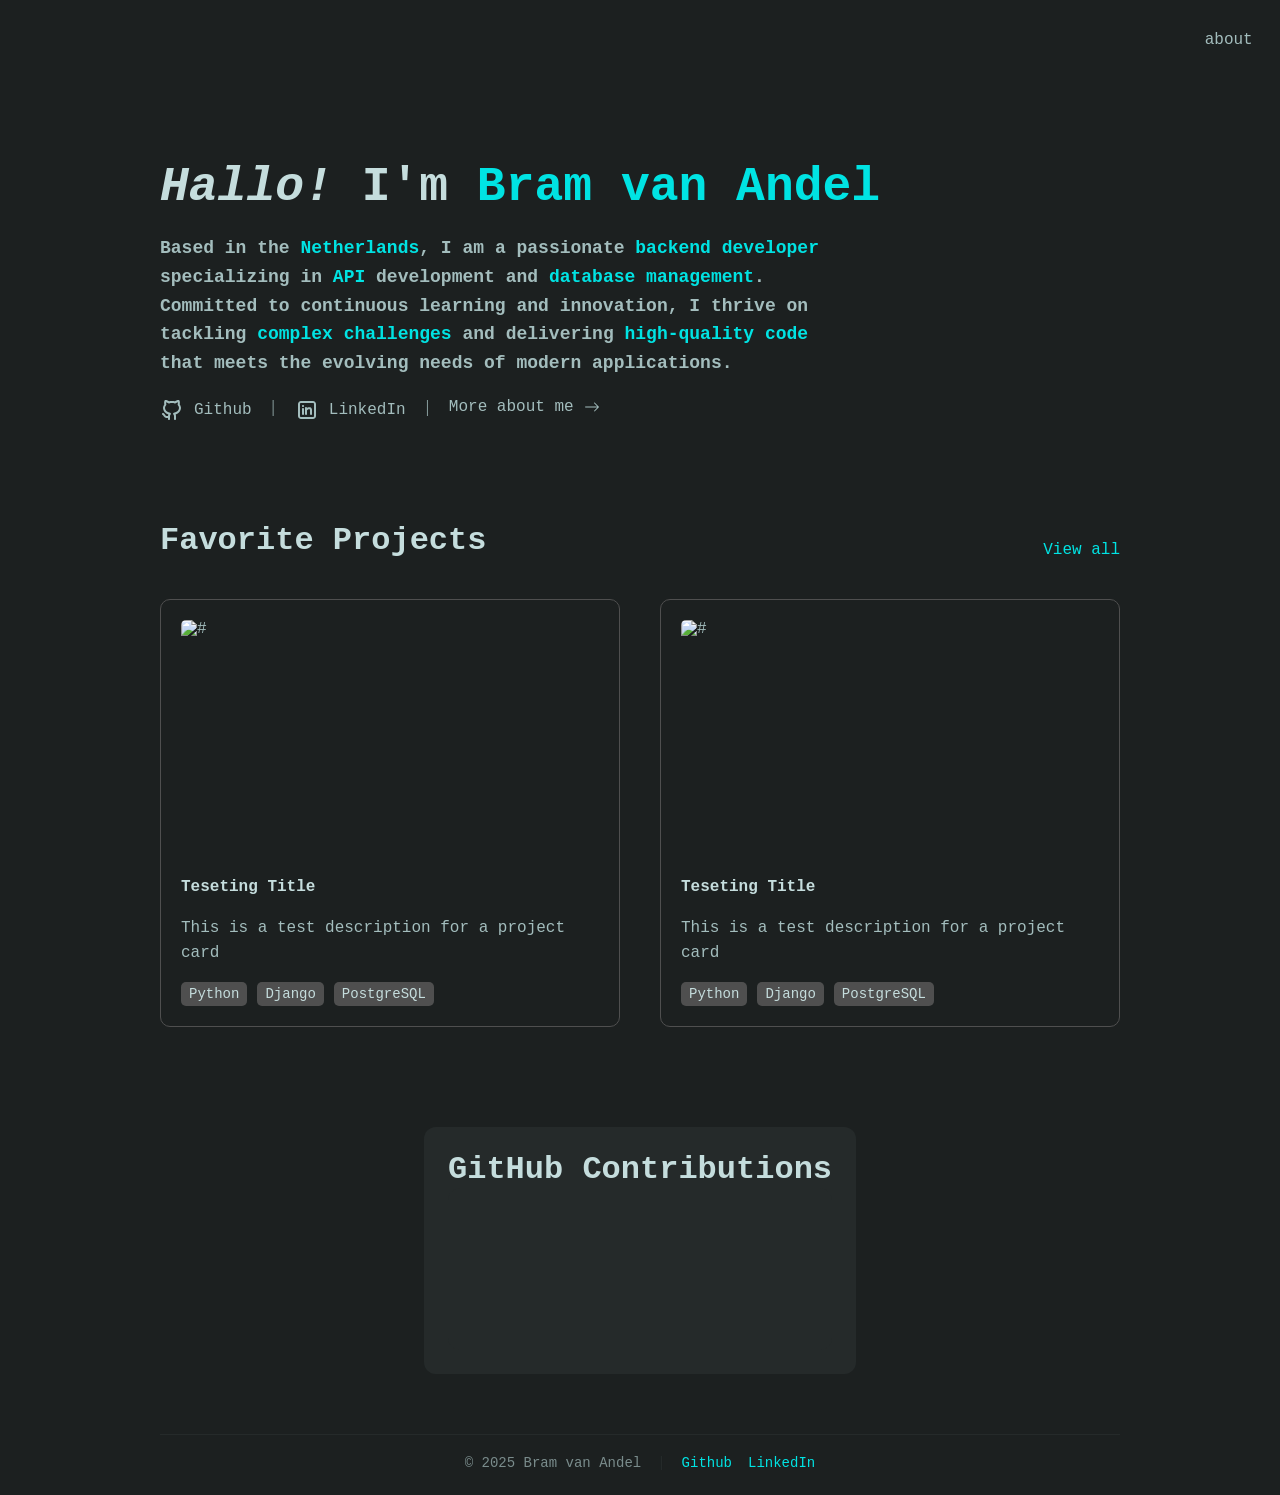
==== index.html @ 4ff30aa4 "Add initial project files including HTML structure, CSS styles, and loading animations - Created ind" ====
<!DOCTYPE html>
<html lang="en">
<head>
    <meta charset="UTF-8">
    <meta name="viewport" content="width=device-width, initial-scale=1.0">
    <title>Bram van Andel</title>
    <link rel="stylesheet" href="styles/style.css">
    <link rel="stylesheet" href="styles/animatie.css">
</head>
<body>
    <!-- <div class="loading-screen">
        <div class="js">
            <svg width="210" height="210" viewBox="0 0 210 210" fill="none" xmlns="http://www.w3.org/2000/svg">
                <g clip-path="url(#clip0_973_77)">
                    <path d="M120.563 152.308L110.553 166.168C120.05 174.638 131.857 178.873 145.973 178.873C156.753 178.617 164.967 175.836 170.613 170.532C176.346 165.142 179.212 158.725 179.212 151.282C179.212 144.009 177.201 138.021 173.18 133.315C169.159 128.609 162.4 124.845 152.903 122.022C145.048 119.634 139.487 117.452 136.22 115.477C132.969 113.423 131.343 110.942 131.343 108.033C131.343 105.389 132.669 103.25 135.322 101.617C137.982 99.9833 141.532 99.1706 145.973 99.1783C149.232 99.1783 152.911 99.82 157.01 101.103C161.117 102.216 164.753 104.012 167.918 106.493L176.902 92.505C169.038 86.1739 158.601 83.0083 145.588 83.0083C136.271 83.0083 128.613 85.4039 122.617 90.195C116.457 94.9783 113.377 100.924 113.377 108.033C113.462 115.562 115.943 121.423 120.82 125.615C125.782 129.815 132.841 133.237 141.995 135.882C149.617 138.269 154.793 140.665 157.523 143.068C158.785 144.143 159.795 145.481 160.483 146.989C161.17 148.497 161.518 150.138 161.502 151.795C161.566 153.312 161.233 154.82 160.538 156.17C159.842 157.52 158.808 158.666 157.535 159.495C154.789 161.377 150.85 162.318 145.717 162.318C137.34 162.396 128.956 159.059 120.563 152.308ZM56.0467 159.752C53.2326 157.972 50.7917 155.662 48.86 152.95L36.7967 162.832C40.3978 168.898 44.8467 173.133 50.1433 175.537C55.1056 177.753 60.795 178.866 67.2117 178.873C70.7117 178.873 74.3478 178.317 78.12 177.205C81.8922 176.093 85.3572 174.211 88.515 171.558C94.0761 167.109 96.985 159.837 97.2417 149.742V84.5483H79.9167V146.405C79.9167 152.316 78.5944 156.466 75.95 158.853C73.29 161.163 69.9494 162.318 65.9283 162.318C62.0783 162.318 58.7844 161.463 56.0467 159.752ZM0 35C0 25.7174 3.68749 16.815 10.2513 10.2513C16.815 3.68749 25.7174 0 35 0H175C184.283 0 193.185 3.68749 199.749 10.2513C206.313 16.815 210 25.7174 210 35V175C210 184.283 206.313 193.185 199.749 199.749C193.185 206.313 184.283 210 175 210H35C25.7174 210 16.815 206.313 10.2513 199.749C3.68749 193.185 0 184.283 0 175V35ZM35 23.3333C31.9058 23.3333 28.9383 24.5625 26.7504 26.7504C24.5625 28.9383 23.3333 31.9058 23.3333 35V175C23.3333 178.094 24.5625 181.062 26.7504 183.25C28.9383 185.438 31.9058 186.667 35 186.667H175C178.094 186.667 181.062 185.438 183.25 183.25C185.438 181.062 186.667 178.094 186.667 175V35C186.667 31.9058 185.438 28.9383 183.25 26.7504C181.062 24.5625 178.094 23.3333 175 23.3333H35Z" fill="black"/>
                </g>
                <defs>
                    <clipPath id="clip0_973_77">
                        <rect width="210" height="210" fill="white"/>
                    </clipPath>
                </defs>
            </svg>

        </div>
        <div class="py">
            <svg width="210" height="210" viewBox="0 0 210 210" fill="none" xmlns="http://www.w3.org/2000/svg">
                <g clip-path="url(#clip0_973_81)">
                    <mask id="mask0_973_81" style="mask-type:luminance" maskUnits="userSpaceOnUse" x="0" y="0" width="210" height="210">
                        <path d="M0 0H210V210H0V0Z" fill="white"/>
                    </mask>
                    <g mask="url(#mask0_973_81)">
                        <path d="M104.247 0C50.925 0 54.25 23.24 54.25 23.24L54.3112 47.32H105.184V54.5475H34.125C34.125 54.5475 0 50.6538 0 104.729C0 158.804 29.7763 156.879 29.7763 156.879H47.5388V131.793C47.5388 131.793 46.585 101.868 76.8512 101.868H127.304C127.304 101.868 155.654 102.323 155.654 74.3225V28.0175C155.654 28.0175 159.959 0 104.247 0ZM76.195 16.1875C81.2525 16.1875 85.3475 20.3 85.3475 25.3925C85.3475 30.4762 81.2525 34.5888 76.195 34.5888C71.1375 34.5888 67.0425 30.4762 67.0425 25.3925C67.0425 20.3 71.1288 16.1875 76.195 16.1875Z" fill="black"/>
                        <path d="M105.761 210C159.066 210 155.741 186.76 155.741 186.76L155.68 162.68H104.807V155.453H175.884C175.884 155.453 210.009 159.346 210.009 105.271C210.009 51.1963 180.224 53.1213 180.224 53.1213H162.461V78.2075C162.461 78.2075 163.415 108.132 133.149 108.132H82.705C82.705 108.132 54.355 107.677 54.355 135.677V181.983C54.355 181.983 50.05 210 105.761 210ZM133.814 193.812C128.747 193.812 124.661 189.7 124.661 184.607C124.661 179.524 128.747 175.411 133.814 175.411C138.871 175.411 142.966 179.524 142.966 184.607C142.966 189.7 138.871 193.812 133.814 193.812Z" fill="black"/>
                    </g>
                </g>
                <defs>
                    <clipPath id="clip0_973_81">
                        <rect width="210" height="210" fill="white"/>
                    </clipPath>
                </defs>
            </svg>
        </div>
        <div class="html">
            <svg width="210" height="210" viewBox="0 0 210 210" fill="none" xmlns="http://www.w3.org/2000/svg">
                <g clip-path="url(#clip0_973_91)">
                    <mask id="mask0_973_91" style="mask-type:luminance" maskUnits="userSpaceOnUse" x="0" y="0" width="210" height="210">
                        <path d="M0 0H210V210H0V0Z" fill="white"/>
                    </mask>
                    <g mask="url(#mask0_973_91)">
                        <path d="M44.45 0H53.9175V9.35375H62.58V0H72.0475V28.315H62.58V18.8388H53.9175V28.315H44.4587L44.45 0ZM84.49 9.38875H76.16V0H102.296V9.38875H93.9575V28.315H84.49V9.38875ZM106.444 0H116.314L122.386 9.94875L128.45 0H138.32V28.315H128.896V14.28L122.386 24.3512H122.22L115.701 14.2888V28.315H106.444V0ZM143.027 0H152.504V18.9613H165.804V28.3237H143.027V0Z" fill="black"/>
                        <path fill-rule="evenodd" clip-rule="evenodd" d="M44.1525 193.13L26.25 41.2737H183.75L165.839 193.112L104.912 210L44.1525 193.13ZM80.3512 110.005L78.6538 90.93H149.923L151.585 72.31H58.31L63.3325 128.634H127.881L125.72 152.784L104.948 158.401H104.93L84.1925 152.801L82.8625 137.952H64.155L66.7625 167.195L104.912 177.782L143.124 167.195L147.779 115.01L148.234 110.014L80.3512 110.005Z" fill="black"/>
                    </g>
                </g>
                <defs>
                    <clipPath id="clip0_973_91">
                        <rect width="210" height="210" fill="white"/>
                    </clipPath>
                </defs>
            </svg>
        </div>
        <div class="css">
            <svg width="210" height="210" viewBox="0 0 210 210" fill="none" xmlns="http://www.w3.org/2000/svg">
                <path d="M65.6425 0H88.2V9.4325H75.075V18.865H88.2V28.2975H65.6425V0ZM92.7062 0H115.272V8.2075H102.147V9.84375H115.272V28.7087H92.7062V20.0987H105.831V18.4537H92.7062V0ZM119.787 0H142.336V8.2075H129.211V9.84375H142.336V28.7087H119.787V20.0987H132.912V18.4537H119.787V0Z" fill="black"/>
                <path fill-rule="evenodd" clip-rule="evenodd" d="M104.921 210L44.1612 193.13L26.25 41.2737H183.75L165.848 193.112L104.921 210ZM61.6612 110.014L63.3325 128.634H127.881L125.72 152.784L104.948 158.401H104.93L84.1925 152.801L82.8625 137.952H64.1638L66.7713 167.195L104.921 177.782L143.132 167.195L147.787 115.01L148.242 110.014L151.603 72.31H58.31L60.0075 90.9387H131.198L129.5 110.014H61.6612Z" fill="black"/>
            </svg>
        </div>
    </div> -->
    <nav>
        <a href="/index.html">BvA</a>
        <div>
            <a href="#">about</a>
            <a href="#">projects</a>
        </div>
    </nav>
    
    <main>
        <header>
            <h1><span class="italic">Hallo!</span> I'm <span class="highlight">Bram van Andel</span></h1>
            <h3>
            Based in the <span class="highlight">Netherlands</span>, I am a passionate <span class="highlight">backend developer</span>  specializing in <span class="highlight">API</span> development and <span class="highlight">database management</span>. Committed to continuous learning and innovation, I thrive on tackling <span class="highlight">complex challenges</span> and delivering <span class="highlight">high-quality code</span> that meets the evolving needs of modern applications.
            </h3>
            <div class="socials">
                <a href="https://github.com/BramvAndel" target="_blank" rel="noopener noreferrer">
                    <svg width="24" height="24" viewBox="0 0 24 24" xmlns="http://www.w3.org/2000/svg">
                        <path d="M6.31499 6.17599C6.06499 5.53799 6.07499 4.80899 6.18599 4.14199C6.94994 4.37155 7.66755 4.73374 8.30598 5.21199C8.58598 5.42599 8.95299 5.49499 9.29499 5.39199C10.1724 5.12881 11.0839 4.99672 12 4.99999C12.961 4.99999 13.874 5.13999 14.703 5.39099C15.045 5.49499 15.412 5.42499 15.691 5.21099C16.3291 4.73284 17.0464 4.37066 17.81 4.14099C17.921 4.80799 17.93 5.53699 17.682 6.17399C17.532 6.55799 17.607 6.99999 17.89 7.31399C18.614 8.11699 19 9.03999 19 9.99999C19 12.114 17.03 14.187 13.866 14.818C13.074 14.976 12.765 15.973 13.371 16.544C13.76 16.91 14 17.426 14 18V21C14 21.2652 14.1053 21.5196 14.2929 21.7071C14.4804 21.8946 14.7348 22 15 22C15.2652 22 15.5196 21.8946 15.7071 21.7071C15.8946 21.5196 16 21.2652 16 21V18C16 17.43 15.88 16.888 15.666 16.397C18.683 15.35 21 12.993 21 9.99999C21 8.65299 20.516 7.41499 19.713 6.37799C19.923 5.55799 19.904 4.73199 19.824 4.09799C19.753 3.52999 19.654 2.78599 19.254 2.34199C18.659 1.68299 17.674 2.07099 16.974 2.30999C16.2227 2.56321 15.5082 2.91458 14.849 3.35499C13.9181 3.11707 12.9608 2.99779 12 2.99999C11.006 2.99999 10.047 3.12499 9.14899 3.35599C8.48977 2.91558 7.77525 2.56421 7.02399 2.31099C6.32399 2.07099 5.33799 1.68299 4.74299 2.34199C4.33499 2.79399 4.24999 3.47899 4.17699 4.06099L4.17199 4.09899C4.09199 4.73399 4.07399 5.56099 4.28399 6.38199C3.48399 7.41799 2.99999 8.65399 2.99999 9.99999C2.99999 12.992 5.31698 15.35 8.33398 16.397C8.11599 16.8964 8.00233 17.4351 7.99999 17.98L7.83198 18.014C7.11498 18.113 6.65599 18.024 6.34399 17.892C5.58399 17.57 5.19199 16.759 4.71399 16.139C4.41599 15.754 3.98199 15.273 3.31599 15.051C3.19136 15.0095 3.05978 14.9929 2.92876 15.0023C2.79775 15.0117 2.66985 15.0467 2.55239 15.1055C2.31515 15.2242 2.13479 15.4323 2.05099 15.684C1.96718 15.9357 1.98678 16.2104 2.1055 16.4476C2.22421 16.6848 2.43229 16.8652 2.68399 16.949C3.24199 17.135 3.62799 18.091 3.98199 18.515C4.35499 18.963 4.85098 19.431 5.56199 19.733C6.24398 20.023 7.04499 20.126 7.99999 20.009V21C7.99999 21.2652 8.10534 21.5196 8.29288 21.7071C8.48042 21.8946 8.73477 22 8.99999 22C9.2652 22 9.51956 21.8946 9.70709 21.7071C9.89463 21.5196 9.99998 21.2652 9.99998 21V18C9.99998 17.426 10.24 16.91 10.629 16.544C11.236 15.972 10.926 14.976 10.134 14.818C6.96898 14.187 4.99999 12.114 4.99999 9.99999C4.99999 9.04199 5.38499 8.11899 6.10799 7.31599C6.39099 7.00199 6.46499 6.55999 6.31499 6.17599Z"/>
                    </svg>
                    <span>Github</span>
                </a>
                <span class="deco-line">|</span>
                <a href="#" target="_blank" rel="noopener noreferrer">
                    <svg width="24" height="24" viewBox="0 0 24 24" xmlns="http://www.w3.org/2000/svg">
                        <path d="M18 3C18.7956 3 19.5587 3.31607 20.1213 3.87868C20.6839 4.44129 21 5.20435 21 6V18C21 18.7956 20.6839 19.5587 20.1213 20.1213C19.5587 20.6839 18.7956 21 18 21H6C5.20435 21 4.44129 20.6839 3.87868 20.1213C3.31607 19.5587 3 18.7956 3 18V6C3 5.20435 3.31607 4.44129 3.87868 3.87868C4.44129 3.31607 5.20435 3 6 3H18ZM18 5H6C5.73478 5 5.48043 5.10536 5.29289 5.29289C5.10536 5.48043 5 5.73478 5 6V18C5 18.2652 5.10536 18.5196 5.29289 18.7071C5.48043 18.8946 5.73478 19 6 19H18C18.2652 19 18.5196 18.8946 18.7071 18.7071C18.8946 18.5196 19 18.2652 19 18V6C19 5.73478 18.8946 5.48043 18.7071 5.29289C18.5196 5.10536 18.2652 5 18 5ZM8 10C8.24493 10 8.48134 10.09 8.66437 10.2527C8.84741 10.4155 8.96434 10.6397 8.993 10.883L9 11V16C8.99972 16.2549 8.90212 16.5 8.72715 16.6854C8.55218 16.8707 8.31305 16.9822 8.05861 16.9972C7.80416 17.0121 7.55362 16.9293 7.35817 16.7657C7.16271 16.6021 7.0371 16.3701 7.007 16.117L7 16V11C7 10.7348 7.10536 10.4804 7.29289 10.2929C7.48043 10.1054 7.73478 10 8 10ZM11 9C11.2342 8.99996 11.461 9.08213 11.6408 9.23216C11.8206 9.3822 11.9421 9.59059 11.984 9.821C12.1854 9.70468 12.3934 9.60017 12.607 9.508C13.274 9.223 14.273 9.066 15.175 9.349C15.648 9.499 16.123 9.779 16.475 10.256C16.79 10.681 16.96 11.198 16.994 11.779L17 12V16C16.9997 16.2549 16.9021 16.5 16.7272 16.6854C16.5522 16.8707 16.313 16.9822 16.0586 16.9972C15.8042 17.0121 15.5536 16.9293 15.3582 16.7657C15.1627 16.6021 15.0371 16.3701 15.007 16.117L15 16V12C15 11.67 14.92 11.516 14.868 11.445C14.7933 11.3523 14.6904 11.2863 14.575 11.257C14.227 11.147 13.726 11.205 13.393 11.347C12.893 11.561 12.435 11.897 12.123 12.208L12 12.34V16C11.9997 16.2549 11.9021 16.5 11.7272 16.6854C11.5522 16.8707 11.313 16.9822 11.0586 16.9972C10.8042 17.0121 10.5536 16.9293 10.3582 16.7657C10.1627 16.6021 10.0371 16.3701 10.007 16.117L10 16V10C10 9.73478 10.1054 9.48043 10.2929 9.29289C10.4804 9.10536 10.7348 9 11 9ZM8 7C8.26522 7 8.51957 7.10536 8.70711 7.29289C8.89464 7.48043 9 7.73478 9 8C9 8.26522 8.89464 8.51957 8.70711 8.70711C8.51957 8.89464 8.26522 9 8 9C7.73478 9 7.48043 8.89464 7.29289 8.70711C7.10536 8.51957 7 8.26522 7 8C7 7.73478 7.10536 7.48043 7.29289 7.29289C7.48043 7.10536 7.73478 7 8 7Z"/>
                    </svg>
                    <span>LinkedIn</span>
                </a>
                <span class="deco-line">|</span>
                <a href="about.html">
                    <span>More about me</span>
                    <svg width="16" height="16" viewBox="0 0 16 16" xmlns="http://www.w3.org/2000/svg">
                        <path fill-rule="evenodd" clip-rule="evenodd" d="M0.999961 7.99999C0.999961 8.1326 1.05264 8.25978 1.14641 8.35354C1.24018 8.44731 1.36735 8.49999 1.49996 8.49999L13.293 8.49999L10.146 11.646C10.0521 11.7399 9.99933 11.8672 9.99933 12C9.99933 12.1328 10.0521 12.2601 10.146 12.354C10.2398 12.4479 10.3672 12.5006 10.5 12.5006C10.6327 12.5006 10.7601 12.4479 10.854 12.354L14.854 8.35399C14.9005 8.30755 14.9375 8.25237 14.9627 8.19162C14.9879 8.13088 15.0009 8.06576 15.0009 7.99999C15.0009 7.93422 14.9879 7.8691 14.9627 7.80836C14.9375 7.74761 14.9005 7.69244 14.854 7.64599L10.854 3.64599C10.8075 3.5995 10.7523 3.56263 10.6915 3.53747C10.6308 3.51231 10.5657 3.49936 10.5 3.49936C10.3672 3.49936 10.2398 3.5521 10.146 3.64599C10.0521 3.73988 9.99933 3.86722 9.99933 3.99999C9.99933 4.13277 10.0521 4.2601 10.146 4.35399L13.293 7.49999L1.49996 7.49999C1.36735 7.49999 1.24018 7.55267 1.14641 7.64644C1.05264 7.74021 0.999961 7.86738 0.999961 7.99999Z"/>
                    </svg>

                </a>
            </div>
        </header>

    
        <section class="favProjects">
            <div class="favP-header">
                <h2>Favorite Projects</h2>
                <a href="#">
                    <span>View all</span>
                </a>
            </div>
            <div class="favP-grid">
                <a href="#" class="favP-card">
                    <img src="#" alt="#">
                    <h3>Teseting Title</h3>
                    <p>This is a test description for a project card</p>
                    <div class="favP-card-techStack">
                        <span>Python</span>
                        <span>Django</span>
                        <span>PostgreSQL</span>
                    </div>
                </a>
                <a href="#" class="favP-card">
                    <img src="#" alt="#">
                    <h3>Teseting Title</h3>
                    <p>This is a test description for a project card</p>
                    <div class="favP-card-techStack">
                        <span>Python</span>
                        <span>Django</span>
                        <span>PostgreSQL</span>
                    </div>
                </a>
            </div>
        </section>
        <section class="skills">
        </section>
        <section class="git-contributions">
            <div>
                <h2>GitHub Contributions</h2>
                <div class="contrib-tile">
                    <div id="mini-calendar"></div>
                </div>
            </div>
        </section>
        
        <footer class="site-footer">
            <span>&copy; 2025 Bram van Andel</span>
            <span class="footer-sep">|</span>
            <a href="https://github.com/BramvAndel" target="_blank" rel="noopener noreferrer">Github</a>
            <a href="https://www.linkedin.com/in/bram-van-andel-8a43272b0/" target="_blank" rel="noopener noreferrer">LinkedIn</a>
        </footer>
    </main>


    <script>
        const username = "BramvAndel";
        const apiURL = `https://github-contributions-api.jogruber.de/v4/${username}?y=last`;
        const NUMBER_OF_WEEKS = 24;  // change this to whatever you want


        fetch(apiURL)
        .then(res => res.json())
        .then(data => {
            const cal = document.getElementById("mini-calendar");

            const DAYS = NUMBER_OF_WEEKS * 7;
            const sliced = data.contributions.slice(-DAYS);
            document.documentElement.style.setProperty("--WEEKS", NUMBER_OF_WEEKS);


            // convert to GitHub-style columns of 7 days
            let weeks = [];
            let week = [];

            sliced.forEach(day => {
                week.push(day);
                if (week.length === 7) {
                    weeks.push(week);
                    week = [];
                }
            });

            for (let dayIndex = 0; dayIndex < 7; dayIndex++) {
            for (let weekIndex = 0; weekIndex < weeks.length; weekIndex++) {

                const day = weeks[weekIndex][dayIndex];
                const div = document.createElement("div");

                div.classList.add("mini-day");
                if (day.level > 0) div.classList.add(`mini-level-${day.level}`);

                div.title = `${day.date}: ${day.count} contributions`;

                cal.appendChild(div);
            }
            }
        });
    </script>
</body>
</html>
---- styles/style.css ----
/* Footer */
.site-footer {
    width: 100%;
    max-width: 1440px;
    margin: 60px auto 20px auto;
    padding: 20px 0 0 0;
    display: flex;
    justify-content: center;
    align-items: center;
    gap: 16px;
    font-family: var(--font-jetbrains-mono);
    font-size: 14px;
    color: var(--sub-text-color-dark);
    border-top: 1px solid var(--light-bg-color-dark);
}
.site-footer a {
    color: var(--accent-color-dark);
    transition: color var(--social-color-transition-duration);
}
.site-footer a:hover {
    color: var(--h1-color-dark);
}
.footer-sep {
    color: var(--light-bg-color-dark);
}
:root {
    /* Fonts */
    --font-jetbrains-mono: 'JetBrains Mono', monospace;

    /* Colors - Dark Theme */
    --bg-color-dark: #1C2020;
    --light-bg-color-dark: #252a2a;
    --h1-color-dark: #C5DDDD;
    --text-color-dark: #A3BDBD;
    --sub-text-color-dark: #7A8C8C;
    --dark-text-color-dark: #5C6E6E;
    --accent-color-dark: #00e3e3;
    --selecttion-color-dark: #02b3b3;

    /* Colors - Light Theme */
    --bg-color-light: #F5F5F5;
    --h1-color-light: #333333;
    --text-color-light: #4F4F4F;
    --sub-text-color-light: #6B6B6B;
    --accent-color-light: #007B7B;

    /* Font Sizes */
    --h1-font-size: 48px;
    --h2-font-size: 32px;
    --h3-font-size: 18px;
    --text-font-size: 16px;

    --social-color-transition-duration: 0.5s;

    --relaxed-line-height: 1.6;
}

*, *::after, *::before {
    margin: 0;
    padding: 0;
    box-sizing: border-box;
}


a {
    text-decoration: none;
    font-family: var(--font-jetbrains-mono);
    color: var(--text-color-dark);
}

body {
    width: 100%;
    /* height: 100vh; */
    display: flex;
    justify-content: center;
    /* background-image: url('background-texture.png'); */
    background-color: var(--bg-color-dark);
}

h1 {
    font-size: var(--h1-font-size);
    color: var(--text-color-dark);
    font-family: var(--font-jetbrains-mono);
}

h2 {
    font-size: var(--h2-font-size);
    color: var(--h1-color-dark);
    font-family: var(--font-jetbrains-mono);
}

h3 {
    font-size: var(--h3-font-size);
    color: var(--text-color-dark);
    font-family: var(--font-jetbrains-mono);
    line-height: var(--relaxed-line-height);
}

p {
    font-size: var(--text-font-size);
    color: var(--text-color-dark);
    font-family: var(--font-jetbrains-mono);
    line-height: var(--relaxed-line-height);
}

.highlight {
    color: var(--accent-color-dark);
}

.italic {
    font-style: italic;
}

::selection {
    background: var(--selecttion-color-dark);
    color: var(--accent-color-dark);
}

::-moz-selection {
    background: var(--selecttion-color-dark);
    color: var(--accent-color-dark);
}

main {
    /* background-color: red; */
    width: 1440px;
    height: 100%;
    padding: 0 160px;

}

nav {
    position: fixed;
    width: 1440px;
    height: 80px;
    display: flex;
    justify-content: space-between;
    align-items: center;
    font-family: var(--font-jetbrains-mono);
    font-size: var(--text-font-size);
    color: var(--h1-color-dark);
    font-weight: 500;
}

nav div {
    display: flex;
    gap: 30px;
}

header {
    margin-top: 160px;
    margin-bottom: 50px;
}

/* Header */
header h1 {
    font-family: var(--font-jetbrains-mono);
    color: var(--h1-color-dark);
    font-size: var(--h1-font-size);
}

header h3 {
    margin-top: 20px;
    max-width: 700px;
}


/* Social Link Bar */
.socials {
    display: flex;
    gap: 20px;
    width: 100%;
    margin-top: 20px;
}

.socials a {
    font-size: 24px;
    color: var(--text-color-dark);
    height: 30px;
    font-size: var(--text-font-size);
    display: flex;
    gap: 10px;
    align-items: center;
    width: fit-content;
    height: fit-content;
}

.socials a span {
    transition: color var(--social-color-transition-duration);
}

.socials a svg {
    fill: var(--text-color-dark);
    transition: fill var(--social-color-transition-duration);
    height: 100%;
}

.socials a:hover svg {
    fill: var(--accent-color-dark);
}

.socials a:hover span{
    color: var(--accent-color-dark);
}

.deco-line {
    color: var(--text-color-dark);
}

section {
    margin-top: 100px;

}

.favP-header {
    display: flex;
    justify-content: space-between;
    align-items: center;
}

.favP-header a {
    font-size: var(--text-font-size);
    color: var(--accent-color-dark);
    transition: all var(--social-color-transition-duration);
    display: flex;
    align-items: center;
    gap: 10px;
}

.favP-header a:hover {
    background-color: var(--selecttion-color-dark);
    color: var(--bg-color-dark);
}

.favProjects h2 {
    margin-bottom: 20px;
    color: var(--h1-color-dark);
}
.favP-grid {
    display: grid;
    grid-template-columns: repeat(2, 1fr);
    gap: 40px;
    margin-top: 20px;
}

.favP-card {
    background-color: var(--bg-color-dark);
    border: 1px solid var(--text-color-light);
    border-radius: 10px;
    padding: 20px;
    display: flex;
    flex-direction: column;
    gap: 15px;
    transition: all var(--social-color-transition-duration);
}

.favP-card img {
    width: 100%;
    border-radius: 5px;
    height: 240px;
}

.favP-card:hover {
    border: 1px solid var(--accent-color-dark);
}

.favP-card h3 {
    color: var(--h1-color-dark);
    font-weight: bold;
    font-size: var(--text-font-size);
}

.favP-card-techStack {
    display: flex;
    gap: 10px;
    font-family: var(--font-jetbrains-mono);
    font-size: 14px;
}

.favP-card-techStack span {
    background-color: var(--text-color-light);
    padding: 4px 8px;
    border-radius: 5px;
    color: var(--h1-color-dark);
}

.git-contributions {
    width: fit-content;              /* shrink to content */
    padding: 24px;
    background-color: var(--light-bg-color-dark);
    border-radius: 12px;
    margin: 50px auto;               /* center it */
    display: flex;
    flex-direction: column;
    align-items: center;
    gap: 12px;
}

/* Contribution Tile */
.contrib-tile {
    width: 100%;
    max-width: 420px;   /* controls the tile width */
    padding: 20px;
    border-radius: 12px;
    background-color: var(--light-bg-color-dark);
    display: flex;
    justify-content: center;
    align-items: center;
}

/* Mini GitHub Grid */
#mini-calendar {
    display: grid;
    grid-template-columns: repeat(var(--WEEKS), 14px); /* columns = weeks */
    grid-template-rows: repeat(7, 14px);               /* rows = 7 days */
    gap: 4px;
}

.mini-day {
    width: 14px;
    height: 14px;
    border-radius: 3px;
    background-color: #636e6e; /* empty */
}

/* activity colors */
.mini-level-1 { background-color: rgba(0, 227, 227, 0.25); }
.mini-level-2 { background-color: rgba(0, 227, 227, 0.45); }
.mini-level-3 { background-color: rgba(0, 227, 227, 0.65); }
.mini-level-4 { background-color: rgba(0, 227, 227, 1); }
---- styles/animatie.css ----
* {
    margin: 0;
    padding: 0;
    box-sizing: border-box;
}

.loading-screen {
    display: flex;
    height: 100vh;
    overflow: hidden;
    position: fixed;
    width: 100vw;
    z-index: 10;

}

.loading-screen div {
    flex: 1;
    display: flex;
    justify-content: center;
    align-items: center;
}

.js {
    background-color: #F0DB4F;
    animation: moveDown 2s ;
}

.py {
    background-color: #4B8BBE;
    animation: moveUp 2s ;
}

.html {
    background-color: #E34F26;
    animation: moveDown 2s ;
}

.css {
    background-color: #1572B6;
    animation: moveUp 2s ;
}

/* move down animation */
@keyframes moveDown {
    0% {
        transform: translateY(0);
    }
    100% {
        transform: translateY(-100vh);
    }
}

@keyframes moveUp {
    0% {
        transform: translateY(0);
    }
    100% {
        transform: translateY(100vh);
    }
}

/* Ensure the element stays at the end position after animation */
.js,
.html {
    animation-fill-mode: forwards;
    animation-delay: 0.5s;

}

.py,
.css {
    animation-fill-mode: forwards;
    animation-delay: 0.5s;

}
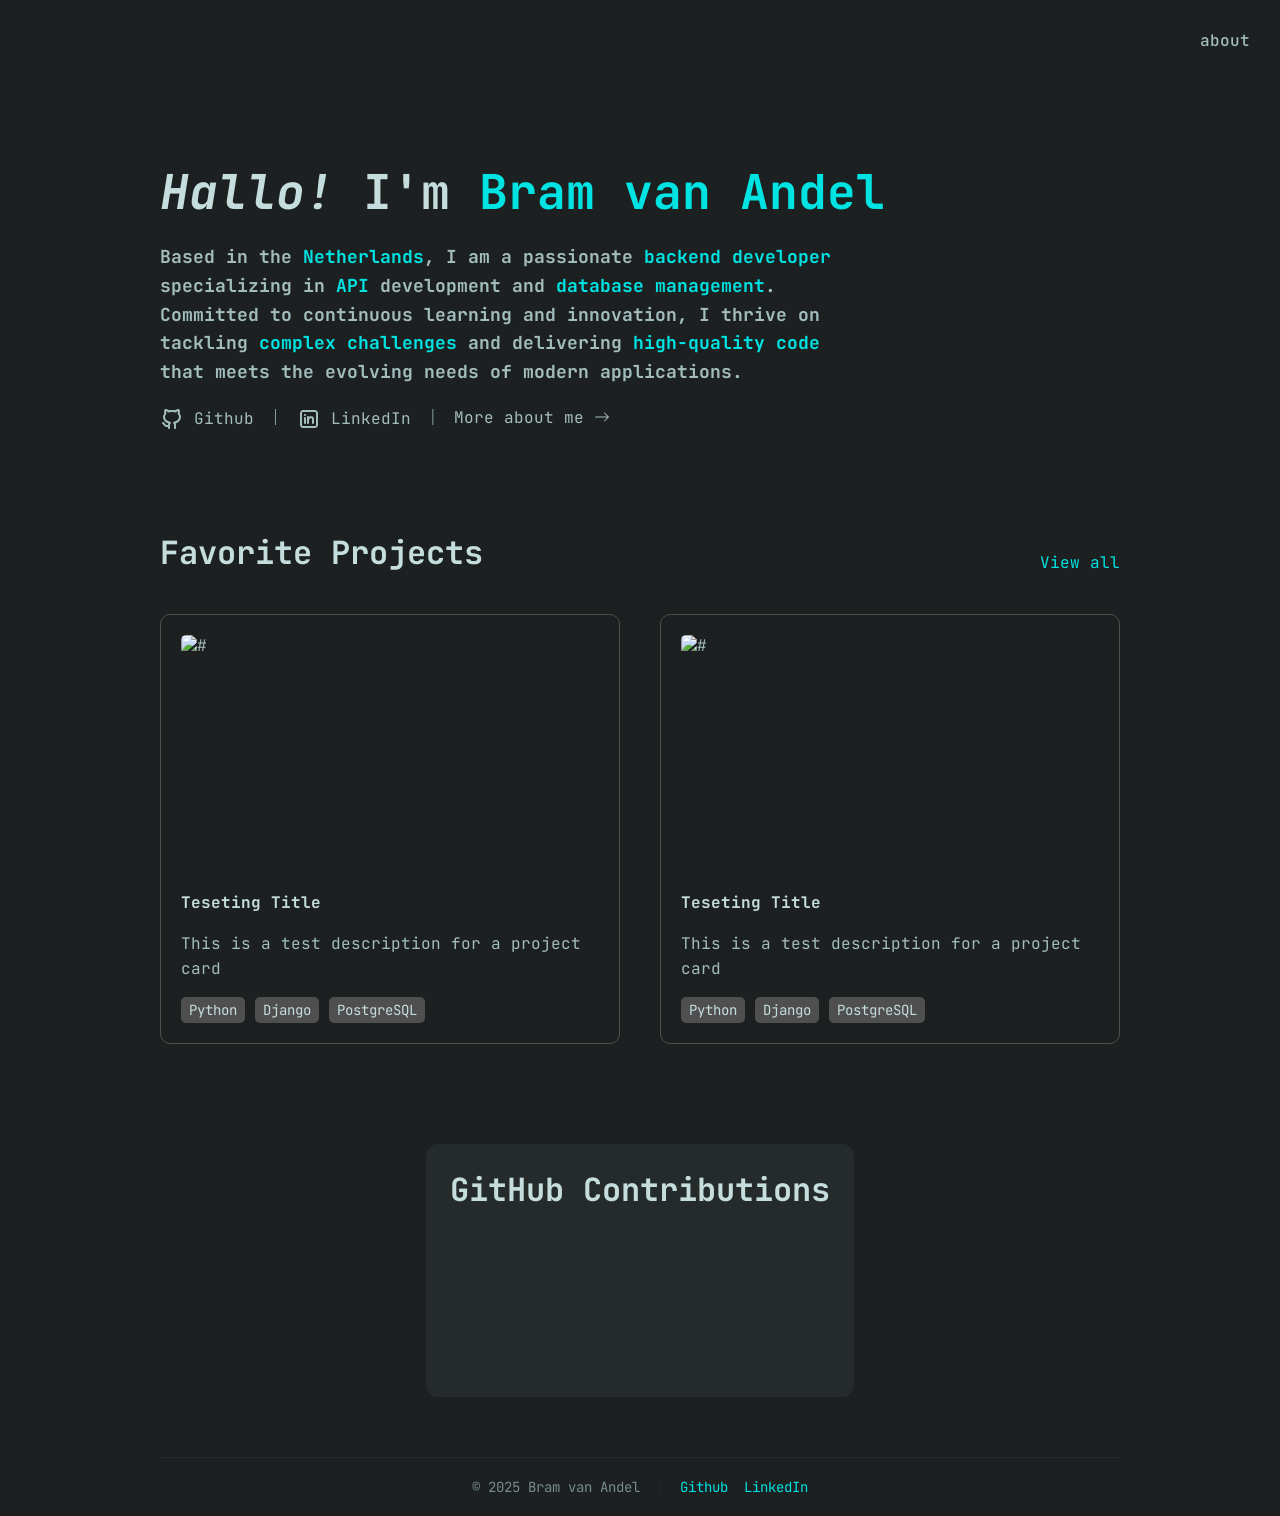
==== commit f6a51498: "Refactor loading animation: remove old CSS, add new animation logic and styles - Deleted obsolete an" ====
--- a/index.html
+++ b/index.html
@@ -1,203 +1,196 @@
 <!DOCTYPE html>
 <html lang="en">
-<head>
-    <meta charset="UTF-8">
-    <meta name="viewport" content="width=device-width, initial-scale=1.0">
+  <head>
+    <meta charset="UTF-8" />
+    <meta name="viewport" content="width=device-width, initial-scale=1.0" />
     <title>Bram van Andel</title>
-    <link rel="stylesheet" href="styles/style.css">
-    <link rel="stylesheet" href="styles/animatie.css">
-</head>
-<body>
-    <!-- <div class="loading-screen">
-        <div class="js">
-            <svg width="210" height="210" viewBox="0 0 210 210" fill="none" xmlns="http://www.w3.org/2000/svg">
-                <g clip-path="url(#clip0_973_77)">
-                    <path d="M120.563 152.308L110.553 166.168C120.05 174.638 131.857 178.873 145.973 178.873C156.753 178.617 164.967 175.836 170.613 170.532C176.346 165.142 179.212 158.725 179.212 151.282C179.212 144.009 177.201 138.021 173.18 133.315C169.159 128.609 162.4 124.845 152.903 122.022C145.048 119.634 139.487 117.452 136.22 115.477C132.969 113.423 131.343 110.942 131.343 108.033C131.343 105.389 132.669 103.25 135.322 101.617C137.982 99.9833 141.532 99.1706 145.973 99.1783C149.232 99.1783 152.911 99.82 157.01 101.103C161.117 102.216 164.753 104.012 167.918 106.493L176.902 92.505C169.038 86.1739 158.601 83.0083 145.588 83.0083C136.271 83.0083 128.613 85.4039 122.617 90.195C116.457 94.9783 113.377 100.924 113.377 108.033C113.462 115.562 115.943 121.423 120.82 125.615C125.782 129.815 132.841 133.237 141.995 135.882C149.617 138.269 154.793 140.665 157.523 143.068C158.785 144.143 159.795 145.481 160.483 146.989C161.17 148.497 161.518 150.138 161.502 151.795C161.566 153.312 161.233 154.82 160.538 156.17C159.842 157.52 158.808 158.666 157.535 159.495C154.789 161.377 150.85 162.318 145.717 162.318C137.34 162.396 128.956 159.059 120.563 152.308ZM56.0467 159.752C53.2326 157.972 50.7917 155.662 48.86 152.95L36.7967 162.832C40.3978 168.898 44.8467 173.133 50.1433 175.537C55.1056 177.753 60.795 178.866 67.2117 178.873C70.7117 178.873 74.3478 178.317 78.12 177.205C81.8922 176.093 85.3572 174.211 88.515 171.558C94.0761 167.109 96.985 159.837 97.2417 149.742V84.5483H79.9167V146.405C79.9167 152.316 78.5944 156.466 75.95 158.853C73.29 161.163 69.9494 162.318 65.9283 162.318C62.0783 162.318 58.7844 161.463 56.0467 159.752ZM0 35C0 25.7174 3.68749 16.815 10.2513 10.2513C16.815 3.68749 25.7174 0 35 0H175C184.283 0 193.185 3.68749 199.749 10.2513C206.313 16.815 210 25.7174 210 35V175C210 184.283 206.313 193.185 199.749 199.749C193.185 206.313 184.283 210 175 210H35C25.7174 210 16.815 206.313 10.2513 199.749C3.68749 193.185 0 184.283 0 175V35ZM35 23.3333C31.9058 23.3333 28.9383 24.5625 26.7504 26.7504C24.5625 28.9383 23.3333 31.9058 23.3333 35V175C23.3333 178.094 24.5625 181.062 26.7504 183.25C28.9383 185.438 31.9058 186.667 35 186.667H175C178.094 186.667 181.062 185.438 183.25 183.25C185.438 181.062 186.667 178.094 186.667 175V35C186.667 31.9058 185.438 28.9383 183.25 26.7504C181.062 24.5625 178.094 23.3333 175 23.3333H35Z" fill="black"/>
-                </g>
-                <defs>
-                    <clipPath id="clip0_973_77">
-                        <rect width="210" height="210" fill="white"/>
-                    </clipPath>
-                </defs>
+    <link rel="stylesheet" href="styles/style.css" />
+    <link rel="stylesheet" href="styles/animation.css" />
+  </head>
+  <body>
+    <div class="loader">
+      <div class="stripe-container">
+        <!-- Stripes will be generated by JavaScript -->
+      </div>
+    </div>
+    <nav>
+      <a href="/index.html">BvA</a>
+      <div>
+        <a href="#">about</a>
+        <a href="#">projects</a>
+      </div>
+    </nav>
+
+    <main>
+      <header>
+        <h1>
+          <span class="italic">Hallo!</span> I'm
+          <span class="highlight">Bram van Andel</span>
+        </h1>
+        <h3>
+          Based in the <span class="highlight">Netherlands</span>, I am a
+          passionate
+          <span class="highlight">backend developer</span> specializing in
+          <span class="highlight">API</span> development and
+          <span class="highlight">database management</span>. Committed to
+          continuous learning and innovation, I thrive on tackling
+          <span class="highlight">complex challenges</span> and delivering
+          <span class="highlight">high-quality code</span> that meets the
+          evolving needs of modern applications.
+        </h3>
+        <div class="socials">
+          <a
+            href="https://github.com/BramvAndel"
+            target="_blank"
+            rel="noopener noreferrer"
+          >
+            <svg
+              width="24"
+              height="24"
+              viewBox="0 0 24 24"
+              xmlns="http://www.w3.org/2000/svg"
+            >
+              <path
+                d="M6.31499 6.17599C6.06499 5.53799 6.07499 4.80899 6.18599 4.14199C6.94994 4.37155 7.66755 4.73374 8.30598 5.21199C8.58598 5.42599 8.95299 5.49499 9.29499 5.39199C10.1724 5.12881 11.0839 4.99672 12 4.99999C12.961 4.99999 13.874 5.13999 14.703 5.39099C15.045 5.49499 15.412 5.42499 15.691 5.21099C16.3291 4.73284 17.0464 4.37066 17.81 4.14099C17.921 4.80799 17.93 5.53699 17.682 6.17399C17.532 6.55799 17.607 6.99999 17.89 7.31399C18.614 8.11699 19 9.03999 19 9.99999C19 12.114 17.03 14.187 13.866 14.818C13.074 14.976 12.765 15.973 13.371 16.544C13.76 16.91 14 17.426 14 18V21C14 21.2652 14.1053 21.5196 14.2929 21.7071C14.4804 21.8946 14.7348 22 15 22C15.2652 22 15.5196 21.8946 15.7071 21.7071C15.8946 21.5196 16 21.2652 16 21V18C16 17.43 15.88 16.888 15.666 16.397C18.683 15.35 21 12.993 21 9.99999C21 8.65299 20.516 7.41499 19.713 6.37799C19.923 5.55799 19.904 4.73199 19.824 4.09799C19.753 3.52999 19.654 2.78599 19.254 2.34199C18.659 1.68299 17.674 2.07099 16.974 2.30999C16.2227 2.56321 15.5082 2.91458 14.849 3.35499C13.9181 3.11707 12.9608 2.99779 12 2.99999C11.006 2.99999 10.047 3.12499 9.14899 3.35599C8.48977 2.91558 7.77525 2.56421 7.02399 2.31099C6.32399 2.07099 5.33799 1.68299 4.74299 2.34199C4.33499 2.79399 4.24999 3.47899 4.17699 4.06099L4.17199 4.09899C4.09199 4.73399 4.07399 5.56099 4.28399 6.38199C3.48399 7.41799 2.99999 8.65399 2.99999 9.99999C2.99999 12.992 5.31698 15.35 8.33398 16.397C8.11599 16.8964 8.00233 17.4351 7.99999 17.98L7.83198 18.014C7.11498 18.113 6.65599 18.024 6.34399 17.892C5.58399 17.57 5.19199 16.759 4.71399 16.139C4.41599 15.754 3.98199 15.273 3.31599 15.051C3.19136 15.0095 3.05978 14.9929 2.92876 15.0023C2.79775 15.0117 2.66985 15.0467 2.55239 15.1055C2.31515 15.2242 2.13479 15.4323 2.05099 15.684C1.96718 15.9357 1.98678 16.2104 2.1055 16.4476C2.22421 16.6848 2.43229 16.8652 2.68399 16.949C3.24199 17.135 3.62799 18.091 3.98199 18.515C4.35499 18.963 4.85098 19.431 5.56199 19.733C6.24398 20.023 7.04499 20.126 7.99999 20.009V21C7.99999 21.2652 8.10534 21.5196 8.29288 21.7071C8.48042 21.8946 8.73477 22 8.99999 22C9.2652 22 9.51956 21.8946 9.70709 21.7071C9.89463 21.5196 9.99998 21.2652 9.99998 21V18C9.99998 17.426 10.24 16.91 10.629 16.544C11.236 15.972 10.926 14.976 10.134 14.818C6.96898 14.187 4.99999 12.114 4.99999 9.99999C4.99999 9.04199 5.38499 8.11899 6.10799 7.31599C6.39099 7.00199 6.46499 6.55999 6.31499 6.17599Z"
+              />
             </svg>
+            <span>Github</span>
+          </a>
+          <span class="deco-line">|</span>
+          <a href="#" target="_blank" rel="noopener noreferrer">
+            <svg
+              width="24"
+              height="24"
+              viewBox="0 0 24 24"
+              xmlns="http://www.w3.org/2000/svg"
+            >
+              <path
+                d="M18 3C18.7956 3 19.5587 3.31607 20.1213 3.87868C20.6839 4.44129 21 5.20435 21 6V18C21 18.7956 20.6839 19.5587 20.1213 20.1213C19.5587 20.6839 18.7956 21 18 21H6C5.20435 21 4.44129 20.6839 3.87868 20.1213C3.31607 19.5587 3 18.7956 3 18V6C3 5.20435 3.31607 4.44129 3.87868 3.87868C4.44129 3.31607 5.20435 3 6 3H18ZM18 5H6C5.73478 5 5.48043 5.10536 5.29289 5.29289C5.10536 5.48043 5 5.73478 5 6V18C5 18.2652 5.10536 18.5196 5.29289 18.7071C5.48043 18.8946 5.73478 19 6 19H18C18.2652 19 18.5196 18.8946 18.7071 18.7071C18.8946 18.5196 19 18.2652 19 18V6C19 5.73478 18.8946 5.48043 18.7071 5.29289C18.5196 5.10536 18.2652 5 18 5ZM8 10C8.24493 10 8.48134 10.09 8.66437 10.2527C8.84741 10.4155 8.96434 10.6397 8.993 10.883L9 11V16C8.99972 16.2549 8.90212 16.5 8.72715 16.6854C8.55218 16.8707 8.31305 16.9822 8.05861 16.9972C7.80416 17.0121 7.55362 16.9293 7.35817 16.7657C7.16271 16.6021 7.0371 16.3701 7.007 16.117L7 16V11C7 10.7348 7.10536 10.4804 7.29289 10.2929C7.48043 10.1054 7.73478 10 8 10ZM11 9C11.2342 8.99996 11.461 9.08213 11.6408 9.23216C11.8206 9.3822 11.9421 9.59059 11.984 9.821C12.1854 9.70468 12.3934 9.60017 12.607 9.508C13.274 9.223 14.273 9.066 15.175 9.349C15.648 9.499 16.123 9.779 16.475 10.256C16.79 10.681 16.96 11.198 16.994 11.779L17 12V16C16.9997 16.2549 16.9021 16.5 16.7272 16.6854C16.5522 16.8707 16.313 16.9822 16.0586 16.9972C15.8042 17.0121 15.5536 16.9293 15.3582 16.7657C15.1627 16.6021 15.0371 16.3701 15.007 16.117L15 16V12C15 11.67 14.92 11.516 14.868 11.445C14.7933 11.3523 14.6904 11.2863 14.575 11.257C14.227 11.147 13.726 11.205 13.393 11.347C12.893 11.561 12.435 11.897 12.123 12.208L12 12.34V16C11.9997 16.2549 11.9021 16.5 11.7272 16.6854C11.5522 16.8707 11.313 16.9822 11.0586 16.9972C10.8042 17.0121 10.5536 16.9293 10.3582 16.7657C10.1627 16.6021 10.0371 16.3701 10.007 16.117L10 16V10C10 9.73478 10.1054 9.48043 10.2929 9.29289C10.4804 9.10536 10.7348 9 11 9ZM8 7C8.26522 7 8.51957 7.10536 8.70711 7.29289C8.89464 7.48043 9 7.73478 9 8C9 8.26522 8.89464 8.51957 8.70711 8.70711C8.51957 8.89464 8.26522 9 8 9C7.73478 9 7.48043 8.89464 7.29289 8.70711C7.10536 8.51957 7 8.26522 7 8C7 7.73478 7.10536 7.48043 7.29289 7.29289C7.48043 7.10536 7.73478 7 8 7Z"
+              />
+            </svg>
+            <span>LinkedIn</span>
+          </a>
+          <span class="deco-line">|</span>
+          <a href="about.html">
+            <span>More about me</span>
+            <svg
+              width="16"
+              height="16"
+              viewBox="0 0 16 16"
+              xmlns="http://www.w3.org/2000/svg"
+            >
+              <path
+                fill-rule="evenodd"
+                clip-rule="evenodd"
+                d="M0.999961 7.99999C0.999961 8.1326 1.05264 8.25978 1.14641 8.35354C1.24018 8.44731 1.36735 8.49999 1.49996 8.49999L13.293 8.49999L10.146 11.646C10.0521 11.7399 9.99933 11.8672 9.99933 12C9.99933 12.1328 10.0521 12.2601 10.146 12.354C10.2398 12.4479 10.3672 12.5006 10.5 12.5006C10.6327 12.5006 10.7601 12.4479 10.854 12.354L14.854 8.35399C14.9005 8.30755 14.9375 8.25237 14.9627 8.19162C14.9879 8.13088 15.0009 8.06576 15.0009 7.99999C15.0009 7.93422 14.9879 7.8691 14.9627 7.80836C14.9375 7.74761 14.9005 7.69244 14.854 7.64599L10.854 3.64599C10.8075 3.5995 10.7523 3.56263 10.6915 3.53747C10.6308 3.51231 10.5657 3.49936 10.5 3.49936C10.3672 3.49936 10.2398 3.5521 10.146 3.64599C10.0521 3.73988 9.99933 3.86722 9.99933 3.99999C9.99933 4.13277 10.0521 4.2601 10.146 4.35399L13.293 7.49999L1.49996 7.49999C1.36735 7.49999 1.24018 7.55267 1.14641 7.64644C1.05264 7.74021 0.999961 7.86738 0.999961 7.99999Z"
+              />
+            </svg>
+          </a>
+        </div>
+      </header>
 
+      <section class="favProjects">
+        <div class="favP-header">
+          <h2>Favorite Projects</h2>
+          <a href="#">
+            <span>View all</span>
+          </a>
         </div>
-        <div class="py">
-            <svg width="210" height="210" viewBox="0 0 210 210" fill="none" xmlns="http://www.w3.org/2000/svg">
-                <g clip-path="url(#clip0_973_81)">
-                    <mask id="mask0_973_81" style="mask-type:luminance" maskUnits="userSpaceOnUse" x="0" y="0" width="210" height="210">
-                        <path d="M0 0H210V210H0V0Z" fill="white"/>
-                    </mask>
-                    <g mask="url(#mask0_973_81)">
-                        <path d="M104.247 0C50.925 0 54.25 23.24 54.25 23.24L54.3112 47.32H105.184V54.5475H34.125C34.125 54.5475 0 50.6538 0 104.729C0 158.804 29.7763 156.879 29.7763 156.879H47.5388V131.793C47.5388 131.793 46.585 101.868 76.8512 101.868H127.304C127.304 101.868 155.654 102.323 155.654 74.3225V28.0175C155.654 28.0175 159.959 0 104.247 0ZM76.195 16.1875C81.2525 16.1875 85.3475 20.3 85.3475 25.3925C85.3475 30.4762 81.2525 34.5888 76.195 34.5888C71.1375 34.5888 67.0425 30.4762 67.0425 25.3925C67.0425 20.3 71.1288 16.1875 76.195 16.1875Z" fill="black"/>
-                        <path d="M105.761 210C159.066 210 155.741 186.76 155.741 186.76L155.68 162.68H104.807V155.453H175.884C175.884 155.453 210.009 159.346 210.009 105.271C210.009 51.1963 180.224 53.1213 180.224 53.1213H162.461V78.2075C162.461 78.2075 163.415 108.132 133.149 108.132H82.705C82.705 108.132 54.355 107.677 54.355 135.677V181.983C54.355 181.983 50.05 210 105.761 210ZM133.814 193.812C128.747 193.812 124.661 189.7 124.661 184.607C124.661 179.524 128.747 175.411 133.814 175.411C138.871 175.411 142.966 179.524 142.966 184.607C142.966 189.7 138.871 193.812 133.814 193.812Z" fill="black"/>
-                    </g>
-                </g>
-                <defs>
-                    <clipPath id="clip0_973_81">
-                        <rect width="210" height="210" fill="white"/>
-                    </clipPath>
-                </defs>
-            </svg>
+        <div class="favP-grid">
+          <a href="#" class="favP-card">
+            <img src="#" alt="#" />
+            <h3>Teseting Title</h3>
+            <p>This is a test description for a project card</p>
+            <div class="favP-card-techStack">
+              <span>Python</span>
+              <span>Django</span>
+              <span>PostgreSQL</span>
+            </div>
+          </a>
+          <a href="#" class="favP-card">
+            <img src="#" alt="#" />
+            <h3>Teseting Title</h3>
+            <p>This is a test description for a project card</p>
+            <div class="favP-card-techStack">
+              <span>Python</span>
+              <span>Django</span>
+              <span>PostgreSQL</span>
+            </div>
+          </a>
         </div>
-        <div class="html">
-            <svg width="210" height="210" viewBox="0 0 210 210" fill="none" xmlns="http://www.w3.org/2000/svg">
-                <g clip-path="url(#clip0_973_91)">
-                    <mask id="mask0_973_91" style="mask-type:luminance" maskUnits="userSpaceOnUse" x="0" y="0" width="210" height="210">
-                        <path d="M0 0H210V210H0V0Z" fill="white"/>
-                    </mask>
-                    <g mask="url(#mask0_973_91)">
-                        <path d="M44.45 0H53.9175V9.35375H62.58V0H72.0475V28.315H62.58V18.8388H53.9175V28.315H44.4587L44.45 0ZM84.49 9.38875H76.16V0H102.296V9.38875H93.9575V28.315H84.49V9.38875ZM106.444 0H116.314L122.386 9.94875L128.45 0H138.32V28.315H128.896V14.28L122.386 24.3512H122.22L115.701 14.2888V28.315H106.444V0ZM143.027 0H152.504V18.9613H165.804V28.3237H143.027V0Z" fill="black"/>
-                        <path fill-rule="evenodd" clip-rule="evenodd" d="M44.1525 193.13L26.25 41.2737H183.75L165.839 193.112L104.912 210L44.1525 193.13ZM80.3512 110.005L78.6538 90.93H149.923L151.585 72.31H58.31L63.3325 128.634H127.881L125.72 152.784L104.948 158.401H104.93L84.1925 152.801L82.8625 137.952H64.155L66.7625 167.195L104.912 177.782L143.124 167.195L147.779 115.01L148.234 110.014L80.3512 110.005Z" fill="black"/>
-                    </g>
-                </g>
-                <defs>
-                    <clipPath id="clip0_973_91">
-                        <rect width="210" height="210" fill="white"/>
-                    </clipPath>
-                </defs>
-            </svg>
+      </section>
+      <section class="skills"></section>
+      <section class="git-contributions">
+        <div>
+          <h2>GitHub Contributions</h2>
+          <div class="contrib-tile">
+            <div id="mini-calendar"></div>
+          </div>
         </div>
-        <div class="css">
-            <svg width="210" height="210" viewBox="0 0 210 210" fill="none" xmlns="http://www.w3.org/2000/svg">
-                <path d="M65.6425 0H88.2V9.4325H75.075V18.865H88.2V28.2975H65.6425V0ZM92.7062 0H115.272V8.2075H102.147V9.84375H115.272V28.7087H92.7062V20.0987H105.831V18.4537H92.7062V0ZM119.787 0H142.336V8.2075H129.211V9.84375H142.336V28.7087H119.787V20.0987H132.912V18.4537H119.787V0Z" fill="black"/>
-                <path fill-rule="evenodd" clip-rule="evenodd" d="M104.921 210L44.1612 193.13L26.25 41.2737H183.75L165.848 193.112L104.921 210ZM61.6612 110.014L63.3325 128.634H127.881L125.72 152.784L104.948 158.401H104.93L84.1925 152.801L82.8625 137.952H64.1638L66.7713 167.195L104.921 177.782L143.132 167.195L147.787 115.01L148.242 110.014L151.603 72.31H58.31L60.0075 90.9387H131.198L129.5 110.014H61.6612Z" fill="black"/>
-            </svg>
-        </div>
-    </div> -->
-    <nav>
-        <a href="/index.html">BvA</a>
-        <div>
-            <a href="#">about</a>
-            <a href="#">projects</a>
-        </div>
-    </nav>
-    
-    <main>
-        <header>
-            <h1><span class="italic">Hallo!</span> I'm <span class="highlight">Bram van Andel</span></h1>
-            <h3>
-            Based in the <span class="highlight">Netherlands</span>, I am a passionate <span class="highlight">backend developer</span>  specializing in <span class="highlight">API</span> development and <span class="highlight">database management</span>. Committed to continuous learning and innovation, I thrive on tackling <span class="highlight">complex challenges</span> and delivering <span class="highlight">high-quality code</span> that meets the evolving needs of modern applications.
-            </h3>
-            <div class="socials">
-                <a href="https://github.com/BramvAndel" target="_blank" rel="noopener noreferrer">
-                    <svg width="24" height="24" viewBox="0 0 24 24" xmlns="http://www.w3.org/2000/svg">
-                        <path d="M6.31499 6.17599C6.06499 5.53799 6.07499 4.80899 6.18599 4.14199C6.94994 4.37155 7.66755 4.73374 8.30598 5.21199C8.58598 5.42599 8.95299 5.49499 9.29499 5.39199C10.1724 5.12881 11.0839 4.99672 12 4.99999C12.961 4.99999 13.874 5.13999 14.703 5.39099C15.045 5.49499 15.412 5.42499 15.691 5.21099C16.3291 4.73284 17.0464 4.37066 17.81 4.14099C17.921 4.80799 17.93 5.53699 17.682 6.17399C17.532 6.55799 17.607 6.99999 17.89 7.31399C18.614 8.11699 19 9.03999 19 9.99999C19 12.114 17.03 14.187 13.866 14.818C13.074 14.976 12.765 15.973 13.371 16.544C13.76 16.91 14 17.426 14 18V21C14 21.2652 14.1053 21.5196 14.2929 21.7071C14.4804 21.8946 14.7348 22 15 22C15.2652 22 15.5196 21.8946 15.7071 21.7071C15.8946 21.5196 16 21.2652 16 21V18C16 17.43 15.88 16.888 15.666 16.397C18.683 15.35 21 12.993 21 9.99999C21 8.65299 20.516 7.41499 19.713 6.37799C19.923 5.55799 19.904 4.73199 19.824 4.09799C19.753 3.52999 19.654 2.78599 19.254 2.34199C18.659 1.68299 17.674 2.07099 16.974 2.30999C16.2227 2.56321 15.5082 2.91458 14.849 3.35499C13.9181 3.11707 12.9608 2.99779 12 2.99999C11.006 2.99999 10.047 3.12499 9.14899 3.35599C8.48977 2.91558 7.77525 2.56421 7.02399 2.31099C6.32399 2.07099 5.33799 1.68299 4.74299 2.34199C4.33499 2.79399 4.24999 3.47899 4.17699 4.06099L4.17199 4.09899C4.09199 4.73399 4.07399 5.56099 4.28399 6.38199C3.48399 7.41799 2.99999 8.65399 2.99999 9.99999C2.99999 12.992 5.31698 15.35 8.33398 16.397C8.11599 16.8964 8.00233 17.4351 7.99999 17.98L7.83198 18.014C7.11498 18.113 6.65599 18.024 6.34399 17.892C5.58399 17.57 5.19199 16.759 4.71399 16.139C4.41599 15.754 3.98199 15.273 3.31599 15.051C3.19136 15.0095 3.05978 14.9929 2.92876 15.0023C2.79775 15.0117 2.66985 15.0467 2.55239 15.1055C2.31515 15.2242 2.13479 15.4323 2.05099 15.684C1.96718 15.9357 1.98678 16.2104 2.1055 16.4476C2.22421 16.6848 2.43229 16.8652 2.68399 16.949C3.24199 17.135 3.62799 18.091 3.98199 18.515C4.35499 18.963 4.85098 19.431 5.56199 19.733C6.24398 20.023 7.04499 20.126 7.99999 20.009V21C7.99999 21.2652 8.10534 21.5196 8.29288 21.7071C8.48042 21.8946 8.73477 22 8.99999 22C9.2652 22 9.51956 21.8946 9.70709 21.7071C9.89463 21.5196 9.99998 21.2652 9.99998 21V18C9.99998 17.426 10.24 16.91 10.629 16.544C11.236 15.972 10.926 14.976 10.134 14.818C6.96898 14.187 4.99999 12.114 4.99999 9.99999C4.99999 9.04199 5.38499 8.11899 6.10799 7.31599C6.39099 7.00199 6.46499 6.55999 6.31499 6.17599Z"/>
-                    </svg>
-                    <span>Github</span>
-                </a>
-                <span class="deco-line">|</span>
-                <a href="#" target="_blank" rel="noopener noreferrer">
-                    <svg width="24" height="24" viewBox="0 0 24 24" xmlns="http://www.w3.org/2000/svg">
-                        <path d="M18 3C18.7956 3 19.5587 3.31607 20.1213 3.87868C20.6839 4.44129 21 5.20435 21 6V18C21 18.7956 20.6839 19.5587 20.1213 20.1213C19.5587 20.6839 18.7956 21 18 21H6C5.20435 21 4.44129 20.6839 3.87868 20.1213C3.31607 19.5587 3 18.7956 3 18V6C3 5.20435 3.31607 4.44129 3.87868 3.87868C4.44129 3.31607 5.20435 3 6 3H18ZM18 5H6C5.73478 5 5.48043 5.10536 5.29289 5.29289C5.10536 5.48043 5 5.73478 5 6V18C5 18.2652 5.10536 18.5196 5.29289 18.7071C5.48043 18.8946 5.73478 19 6 19H18C18.2652 19 18.5196 18.8946 18.7071 18.7071C18.8946 18.5196 19 18.2652 19 18V6C19 5.73478 18.8946 5.48043 18.7071 5.29289C18.5196 5.10536 18.2652 5 18 5ZM8 10C8.24493 10 8.48134 10.09 8.66437 10.2527C8.84741 10.4155 8.96434 10.6397 8.993 10.883L9 11V16C8.99972 16.2549 8.90212 16.5 8.72715 16.6854C8.55218 16.8707 8.31305 16.9822 8.05861 16.9972C7.80416 17.0121 7.55362 16.9293 7.35817 16.7657C7.16271 16.6021 7.0371 16.3701 7.007 16.117L7 16V11C7 10.7348 7.10536 10.4804 7.29289 10.2929C7.48043 10.1054 7.73478 10 8 10ZM11 9C11.2342 8.99996 11.461 9.08213 11.6408 9.23216C11.8206 9.3822 11.9421 9.59059 11.984 9.821C12.1854 9.70468 12.3934 9.60017 12.607 9.508C13.274 9.223 14.273 9.066 15.175 9.349C15.648 9.499 16.123 9.779 16.475 10.256C16.79 10.681 16.96 11.198 16.994 11.779L17 12V16C16.9997 16.2549 16.9021 16.5 16.7272 16.6854C16.5522 16.8707 16.313 16.9822 16.0586 16.9972C15.8042 17.0121 15.5536 16.9293 15.3582 16.7657C15.1627 16.6021 15.0371 16.3701 15.007 16.117L15 16V12C15 11.67 14.92 11.516 14.868 11.445C14.7933 11.3523 14.6904 11.2863 14.575 11.257C14.227 11.147 13.726 11.205 13.393 11.347C12.893 11.561 12.435 11.897 12.123 12.208L12 12.34V16C11.9997 16.2549 11.9021 16.5 11.7272 16.6854C11.5522 16.8707 11.313 16.9822 11.0586 16.9972C10.8042 17.0121 10.5536 16.9293 10.3582 16.7657C10.1627 16.6021 10.0371 16.3701 10.007 16.117L10 16V10C10 9.73478 10.1054 9.48043 10.2929 9.29289C10.4804 9.10536 10.7348 9 11 9ZM8 7C8.26522 7 8.51957 7.10536 8.70711 7.29289C8.89464 7.48043 9 7.73478 9 8C9 8.26522 8.89464 8.51957 8.70711 8.70711C8.51957 8.89464 8.26522 9 8 9C7.73478 9 7.48043 8.89464 7.29289 8.70711C7.10536 8.51957 7 8.26522 7 8C7 7.73478 7.10536 7.48043 7.29289 7.29289C7.48043 7.10536 7.73478 7 8 7Z"/>
-                    </svg>
-                    <span>LinkedIn</span>
-                </a>
-                <span class="deco-line">|</span>
-                <a href="about.html">
-                    <span>More about me</span>
-                    <svg width="16" height="16" viewBox="0 0 16 16" xmlns="http://www.w3.org/2000/svg">
-                        <path fill-rule="evenodd" clip-rule="evenodd" d="M0.999961 7.99999C0.999961 8.1326 1.05264 8.25978 1.14641 8.35354C1.24018 8.44731 1.36735 8.49999 1.49996 8.49999L13.293 8.49999L10.146 11.646C10.0521 11.7399 9.99933 11.8672 9.99933 12C9.99933 12.1328 10.0521 12.2601 10.146 12.354C10.2398 12.4479 10.3672 12.5006 10.5 12.5006C10.6327 12.5006 10.7601 12.4479 10.854 12.354L14.854 8.35399C14.9005 8.30755 14.9375 8.25237 14.9627 8.19162C14.9879 8.13088 15.0009 8.06576 15.0009 7.99999C15.0009 7.93422 14.9879 7.8691 14.9627 7.80836C14.9375 7.74761 14.9005 7.69244 14.854 7.64599L10.854 3.64599C10.8075 3.5995 10.7523 3.56263 10.6915 3.53747C10.6308 3.51231 10.5657 3.49936 10.5 3.49936C10.3672 3.49936 10.2398 3.5521 10.146 3.64599C10.0521 3.73988 9.99933 3.86722 9.99933 3.99999C9.99933 4.13277 10.0521 4.2601 10.146 4.35399L13.293 7.49999L1.49996 7.49999C1.36735 7.49999 1.24018 7.55267 1.14641 7.64644C1.05264 7.74021 0.999961 7.86738 0.999961 7.99999Z"/>
-                    </svg>
+      </section>
 
-                </a>
-            </div>
-        </header>
-
-    
-        <section class="favProjects">
-            <div class="favP-header">
-                <h2>Favorite Projects</h2>
-                <a href="#">
-                    <span>View all</span>
-                </a>
-            </div>
-            <div class="favP-grid">
-                <a href="#" class="favP-card">
-                    <img src="#" alt="#">
-                    <h3>Teseting Title</h3>
-                    <p>This is a test description for a project card</p>
-                    <div class="favP-card-techStack">
-                        <span>Python</span>
-                        <span>Django</span>
-                        <span>PostgreSQL</span>
-                    </div>
-                </a>
-                <a href="#" class="favP-card">
-                    <img src="#" alt="#">
-                    <h3>Teseting Title</h3>
-                    <p>This is a test description for a project card</p>
-                    <div class="favP-card-techStack">
-                        <span>Python</span>
-                        <span>Django</span>
-                        <span>PostgreSQL</span>
-                    </div>
-                </a>
-            </div>
-        </section>
-        <section class="skills">
-        </section>
-        <section class="git-contributions">
-            <div>
-                <h2>GitHub Contributions</h2>
-                <div class="contrib-tile">
-                    <div id="mini-calendar"></div>
-                </div>
-            </div>
-        </section>
-        
-        <footer class="site-footer">
-            <span>&copy; 2025 Bram van Andel</span>
-            <span class="footer-sep">|</span>
-            <a href="https://github.com/BramvAndel" target="_blank" rel="noopener noreferrer">Github</a>
-            <a href="https://www.linkedin.com/in/bram-van-andel-8a43272b0/" target="_blank" rel="noopener noreferrer">LinkedIn</a>
-        </footer>
+      <footer class="site-footer">
+        <span>&copy; 2025 Bram van Andel</span>
+        <span class="footer-sep">|</span>
+        <a
+          href="https://github.com/BramvAndel"
+          target="_blank"
+          rel="noopener noreferrer"
+          >Github</a
+        >
+        <a
+          href="https://www.linkedin.com/in/bram-van-andel-8a43272b0/"
+          target="_blank"
+          rel="noopener noreferrer"
+          >LinkedIn</a
+        >
+      </footer>
     </main>
 
+    <script>
+      const username = "BramvAndel";
+      const apiURL = `https://github-contributions-api.jogruber.de/v4/${username}?y=last`;
+      const NUMBER_OF_WEEKS = 24; // change this to whatever you want
 
-    <script>
-        const username = "BramvAndel";
-        const apiURL = `https://github-contributions-api.jogruber.de/v4/${username}?y=last`;
-        const NUMBER_OF_WEEKS = 24;  // change this to whatever you want
+      fetch(apiURL)
+        .then((res) => res.json())
+        .then((data) => {
+          const cal = document.getElementById("mini-calendar");
 
+          const DAYS = NUMBER_OF_WEEKS * 7;
+          const sliced = data.contributions.slice(-DAYS);
+          document.documentElement.style.setProperty(
+            "--WEEKS",
+            NUMBER_OF_WEEKS
+          );
 
-        fetch(apiURL)
-        .then(res => res.json())
-        .then(data => {
-            const cal = document.getElementById("mini-calendar");
+          // convert to GitHub-style columns of 7 days
+          let weeks = [];
+          let week = [];
 
-            const DAYS = NUMBER_OF_WEEKS * 7;
-            const sliced = data.contributions.slice(-DAYS);
-            document.documentElement.style.setProperty("--WEEKS", NUMBER_OF_WEEKS);
+          sliced.forEach((day) => {
+            week.push(day);
+            if (week.length === 7) {
+              weeks.push(week);
+              week = [];
+            }
+          });
 
+          for (let dayIndex = 0; dayIndex < 7; dayIndex++) {
+            for (let weekIndex = 0; weekIndex < weeks.length; weekIndex++) {
+              const day = weeks[weekIndex][dayIndex];
+              const div = document.createElement("div");
 
-            // convert to GitHub-style columns of 7 days
-            let weeks = [];
-            let week = [];
+              div.classList.add("mini-day");
+              if (day.level > 0) div.classList.add(`mini-level-${day.level}`);
 
-            sliced.forEach(day => {
-                week.push(day);
-                if (week.length === 7) {
-                    weeks.push(week);
-                    week = [];
-                }
-            });
+              div.title = `${day.date}: ${day.count} contributions`;
 
-            for (let dayIndex = 0; dayIndex < 7; dayIndex++) {
-            for (let weekIndex = 0; weekIndex < weeks.length; weekIndex++) {
-
-                const day = weeks[weekIndex][dayIndex];
-                const div = document.createElement("div");
-
-                div.classList.add("mini-day");
-                if (day.level > 0) div.classList.add(`mini-level-${day.level}`);
-
-                div.title = `${day.date}: ${day.count} contributions`;
-
-                cal.appendChild(div);
+              cal.appendChild(div);
             }
-            }
+          }
         });
     </script>
-</body>
-</html>+    <script src="animation.js"></script>
+  </body>
+</html>
--- a/styles/animation.css
+++ b/styles/animation.css
@@ -0,0 +1,112 @@
+@import url("https://fonts.googleapis.com/css2?family=JetBrains+Mono:ital,wght@0,100..800;1,100..800&display=swap");
+/* body {
+  margin: 0;
+  overflow: hidden;
+  background: #111;
+} */
+
+.loader {
+  position: fixed;
+  inset: 0;
+  overflow: hidden;
+  z-index: 9999;
+}
+
+.stripe-container {
+  position: absolute;
+  width: 220%;
+  height: 220%;
+  top: -60%;
+  left: -60%;
+  transform: rotate(45deg);
+  display: flex;
+  flex-direction: column;
+}
+
+/* --- DIAGONAL STRIPES --- */
+
+.stripe {
+  width: 100%;
+  height: 40vh; /* adjust thickness easily */
+  animation: moveUp 1.5s ease-in-out forwards;
+  display: flex;
+  justify-content: center;
+  align-items: center;
+  font-size: 5vh;
+  font-weight: 900;
+  color: black;
+  /* opacity: 0.99; */
+}
+
+.stripe.reverse {
+  animation-name: moveDown;
+}
+
+.stripe.letter {
+  font-family: "JetBrains Mono", monospace;
+  color: white;
+  font-size: 20vh;
+  font-weight: 800;
+}
+
+.letter-span {
+  transform: rotate(-90deg);
+}
+
+:root {
+  --general-delay: 0.4s;
+}
+
+/* Gradient stripes: black - gray - #00E3E3 - gray - black, random animation delays */
+.stripe:nth-child(1) {
+  background: linear-gradient(90deg, #222, #888);
+  animation-delay: calc(0.75s + var(--general-delay));
+}
+.stripe:nth-child(2) {
+  background: linear-gradient(90deg, #888, #00e3e3);
+  animation-delay: calc(0.15s + var(--general-delay));
+}
+.stripe:nth-child(3) {
+  background: linear-gradient(90deg, #00e3e3, #888);
+  animation-delay: calc(0.9s + var(--general-delay));
+}
+.stripe:nth-child(4) {
+  background: linear-gradient(90deg, #888, #222);
+  animation-delay: calc(0.3s + var(--general-delay));
+}
+.stripe:nth-child(5) {
+  background: linear-gradient(90deg, #222, #000);
+  animation-delay: calc(0.6s + var(--general-delay));
+}
+.stripe:nth-child(6) {
+  background: linear-gradient(90deg, #000, #222);
+  animation-delay: calc(0s + var(--general-delay));
+}
+.stripe:nth-child(7) {
+  background: linear-gradient(90deg, #222, #888);
+  animation-delay: calc(1.05s + var(--general-delay));
+}
+.stripe:nth-child(8) {
+  background: linear-gradient(90deg, #888, #00e3e3);
+  animation-delay: calc(0.45s + var(--general-delay));
+}
+
+/* --- MOVE TOWARD TOP-LEFT --- */
+
+@keyframes moveUp {
+  from {
+    transform: translateX(0);
+  }
+  to {
+    transform: translateX(-250%);
+  }
+}
+
+@keyframes moveDown {
+  from {
+    transform: translateX(0);
+  }
+  to {
+    transform: translateX(250%);
+  }
+}
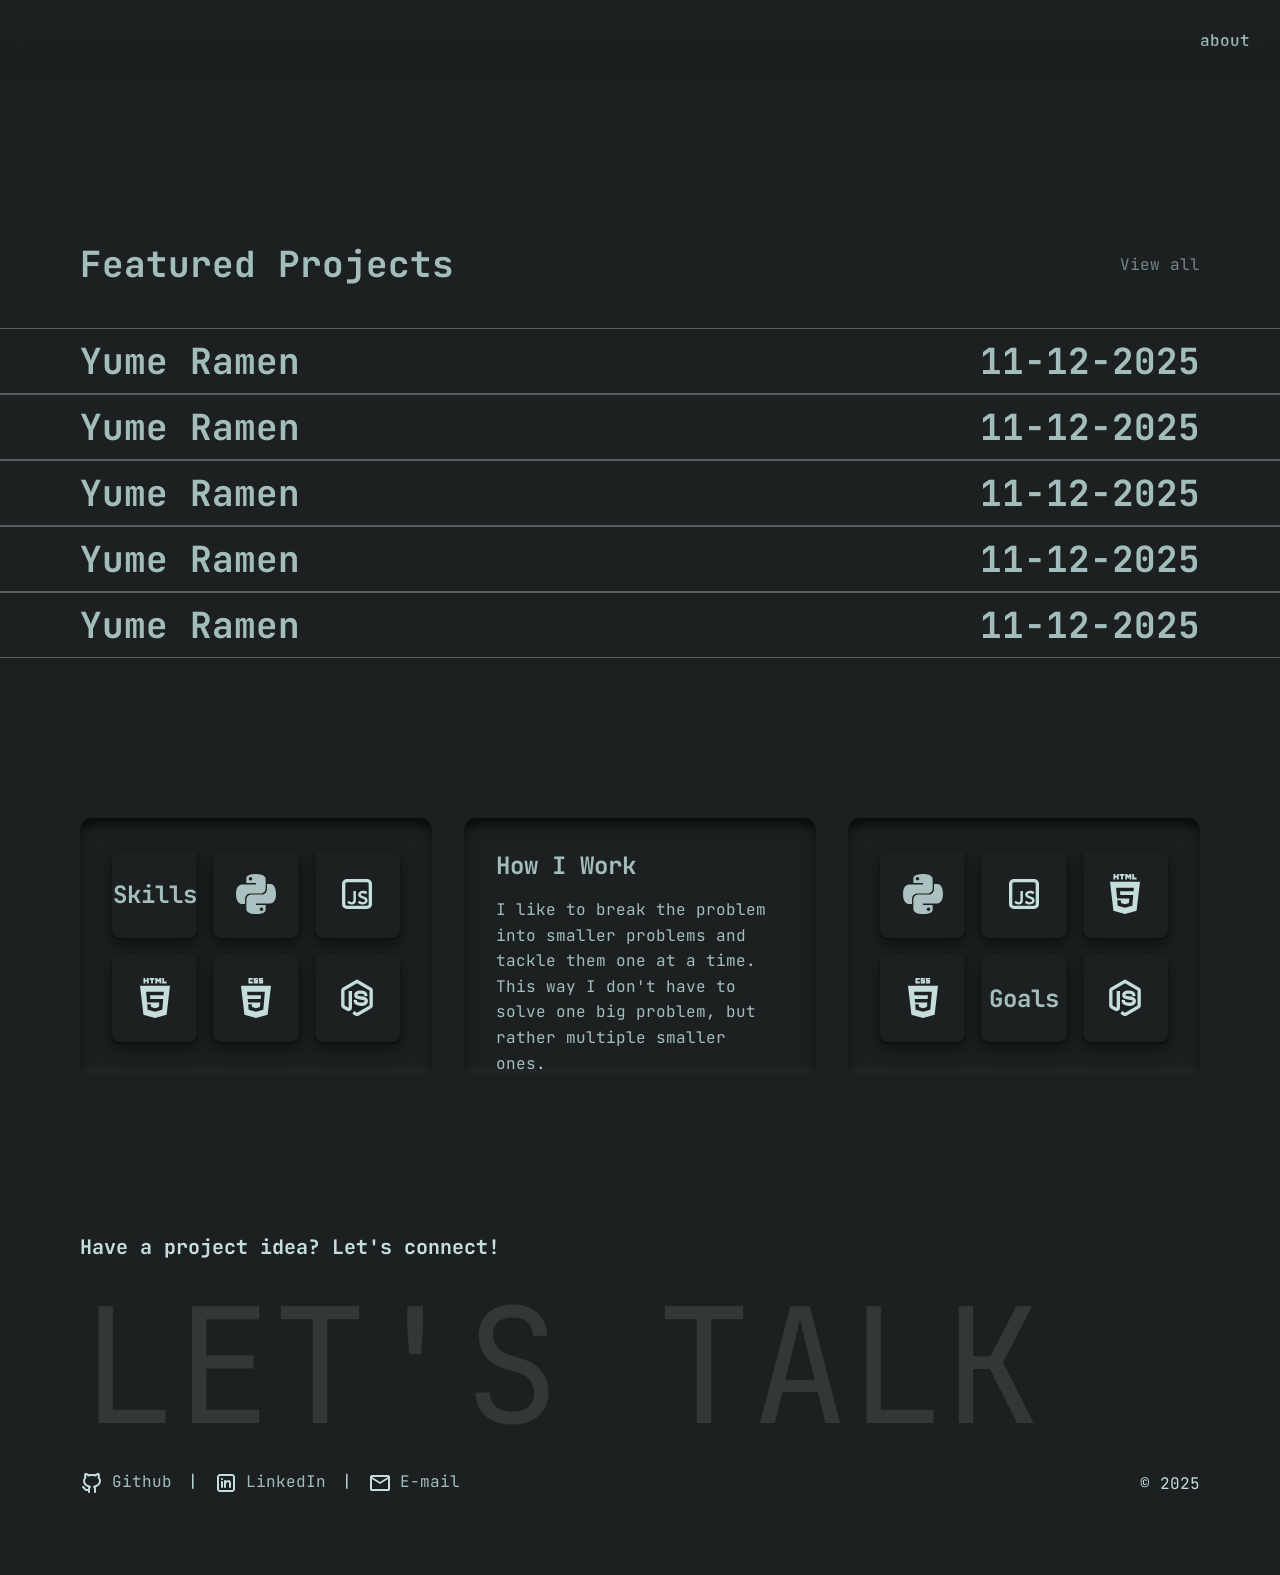
==== commit 315693aa: "Add project preview functionality and global styles - Implemented project preview feature in project" ====
--- a/index.html
+++ b/index.html
@@ -4,7 +4,9 @@
     <meta charset="UTF-8" />
     <meta name="viewport" content="width=device-width, initial-scale=1.0" />
     <title>Bram van Andel</title>
-    <link rel="stylesheet" href="styles/style.css" />
+    <!-- <link rel="stylesheet" href="styles/style.css" /> -->
+    <link rel="stylesheet" href="styles/global.css" />
+    <link rel="stylesheet" href="styles/home.css" />
     <link rel="stylesheet" href="styles/animation.css" />
   </head>
   <body>
@@ -13,6 +15,7 @@
         <!-- Stripes will be generated by JavaScript -->
       </div>
     </div>
+
     <nav>
       <a href="/index.html">BvA</a>
       <div>
@@ -22,7 +25,7 @@
     </nav>
 
     <main>
-      <header>
+      <!-- <header>
         <h1>
           <span class="italic">Hallo!</span> I'm
           <span class="highlight">Bram van Andel</span>
@@ -118,79 +121,378 @@
             </div>
           </a>
         </div>
+      </section> -->
+
+      <section class="featured-projects">
+        <div class="featured-project-header">
+          <h1>Featured Projects</h1>
+          <a href="#">
+            <span>View all</span>
+          </a>
+        </div>
+        <a href="#" class="project-line" data-image="images/yume-ramen.jpg">
+          <div class="project">
+            <h1 class="project-title">Yume Ramen</h1>
+            <h1 class="project-date">11-12-2025</h1>
+          </div>
+        </a>
+        <a href="#" class="project-line" data-image="images/yume-ramen.jpg">
+          <div class="project">
+            <h1 class="project-title">Yume Ramen</h1>
+            <h1 class="project-date">11-12-2025</h1>
+          </div>
+        </a>
+        <a href="#" class="project-line" data-image="images/yume-ramen.jpg">
+          <div class="project">
+            <h1 class="project-title">Yume Ramen</h1>
+            <h1 class="project-date">11-12-2025</h1>
+          </div>
+        </a>
+        <a href="#" class="project-line" data-image="images/yume-ramen.jpg">
+          <div class="project">
+            <h1 class="project-title">Yume Ramen</h1>
+            <h1 class="project-date">11-12-2025</h1>
+          </div>
+        </a>
+        <a href="#" class="project-line" data-image="images/yume-ramen.jpg">
+          <div class="project">
+            <h1 class="project-title">Yume Ramen</h1>
+            <h1 class="project-date">11-12-2025</h1>
+          </div>
+        </a>
       </section>
-      <section class="skills"></section>
-      <section class="git-contributions">
-        <div>
-          <h2>GitHub Contributions</h2>
-          <div class="contrib-tile">
-            <div id="mini-calendar"></div>
+      <!-- <section class="get-in-touch">
+        <div class="get-in-touch-inner">
+          <div class="get-in-touch-left">
+            <h1>Let's get in touch!</h1>
+            <p>
+              Do you have an interesting project or want to talk to me in
+              person? You can get in touch with me and I will respond as soon as
+              I can.
+            </p>
+          </div>
+          <form
+            class="get-in-touch-right"
+            method="post"
+            action="mailto:your-email@example.com"
+          >
+            <div class="git-name-email">
+              <input type="text" name="name" placeholder="Your Name" required />
+              <input
+                type="email"
+                name="email"
+                placeholder="Your Email"
+                required
+              />
+            </div>
+            <textarea
+              name="message"
+              placeholder="Your Message"
+              rows="5"
+              required
+              style="resize: none"
+            ></textarea>
+            <button type="submit">Send</button>
+          </form>
+        </div>
+      </section> -->
+
+      <section class="skills">
+        <div class="skills-container skill-grid">
+          <div class="skills-container-inner">
+            <h3>Skills</h3>
+          </div>
+
+          <div class="skills-container-inner">
+            <svg
+              width="40"
+              height="40"
+              viewBox="0 0 40 40"
+              fill="none"
+              xmlns="http://www.w3.org/2000/svg"
+            >
+              <mask
+                id="mask0_1005_112"
+                style="mask-type: luminance"
+                maskUnits="userSpaceOnUse"
+                x="0"
+                y="0"
+                width="40"
+                height="40"
+              >
+                <path d="M0 0H40V40H0V0Z" />
+              </mask>
+              <g mask="url(#mask0_1005_112)">
+                <path
+                  d="M19.8567 0C9.7 0 10.3333 4.42667 10.3333 4.42667L10.345 9.01333H20.035V10.39H6.5C6.5 10.39 0 9.64833 0 19.9483C0 30.2483 5.67167 29.8817 5.67167 29.8817H9.055V25.1033C9.055 25.1033 8.87333 19.4033 14.6383 19.4033H24.2483C24.2483 19.4033 29.6483 19.49 29.6483 14.1567V5.33667C29.6483 5.33667 30.4683 0 19.8567 0ZM14.5133 3.08333C15.4767 3.08333 16.2567 3.86667 16.2567 4.83667C16.2567 5.805 15.4767 6.58833 14.5133 6.58833C13.55 6.58833 12.77 5.805 12.77 4.83667C12.77 3.86667 13.5483 3.08333 14.5133 3.08333Z"
+                />
+                <path
+                  d="M20.145 40C30.2983 40 29.665 35.5733 29.665 35.5733L29.6533 30.9867H19.9633V29.61H33.5016C33.5016 29.61 40.0016 30.3517 40.0016 20.0517C40.0016 9.75165 34.3283 10.1183 34.3283 10.1183H30.945V14.8967C30.945 14.8967 31.1266 20.5967 25.3616 20.5967H15.7533C15.7533 20.5967 10.3533 20.51 10.3533 25.8433V34.6633C10.3533 34.6633 9.53332 40 20.145 40ZM25.4883 36.9167C24.5233 36.9167 23.745 36.1333 23.745 35.1633C23.745 34.195 24.5233 33.4117 25.4883 33.4117C26.4516 33.4117 27.2316 34.195 27.2316 35.1633C27.2316 36.1333 26.4516 36.9167 25.4883 36.9167Z"
+                />
+              </g>
+            </svg>
+          </div>
+          <div class="skills-container-inner">
+            <svg
+              width="40"
+              height="40"
+              viewBox="0 0 80 80"
+              xmlns="http://www.w3.org/2000/svg"
+            >
+              <path
+                d="M44.4467 53.5167L41.5867 57.4767C44.3 59.8967 47.6733 61.1067 51.7067 61.1067C54.7867 61.0333 57.1333 60.2389 58.7467 58.7233C60.3844 57.1833 61.2033 55.35 61.2033 53.2233C61.2033 51.1456 60.6289 49.4344 59.48 48.09C58.3311 46.7456 56.4 45.67 53.6867 44.8633C51.4422 44.1811 49.8533 43.5578 48.92 42.9933C47.9911 42.4067 47.5267 41.6978 47.5267 40.8667C47.5267 40.1111 47.9056 39.5 48.6633 39.0333C49.4233 38.5667 50.4378 38.3344 51.7067 38.3367C52.6378 38.3367 53.6889 38.52 54.86 38.8867C56.0333 39.2044 57.0722 39.7178 57.9767 40.4267L60.5433 36.43C58.2967 34.6211 55.3144 33.7167 51.5967 33.7167C48.9344 33.7167 46.7467 34.4011 45.0333 35.77C43.2733 37.1367 42.3933 38.8356 42.3933 40.8667C42.4178 43.0178 43.1267 44.6922 44.52 45.89C45.9378 47.09 47.9544 48.0678 50.57 48.8233C52.7478 49.5056 54.2267 50.19 55.0067 50.8767C55.3671 51.1837 55.6558 51.5661 55.8522 51.997C56.0486 52.4278 56.148 52.8965 56.1433 53.37C56.1616 53.8035 56.0667 54.2343 55.868 54.6201C55.6693 55.0058 55.3736 55.3332 55.01 55.57C54.2256 56.1078 53.1 56.3767 51.6333 56.3767C49.24 56.3989 46.8444 55.4456 44.4467 53.5167ZM26.0133 55.6433C25.2093 55.1349 24.5119 54.4748 23.96 53.7L20.5133 56.5233C21.5422 58.2567 22.8133 59.4667 24.3267 60.1533C25.7444 60.7867 27.37 61.1044 29.2033 61.1067C30.2033 61.1067 31.2422 60.9478 32.32 60.63C33.3978 60.3122 34.3878 59.7744 35.29 59.0167C36.8789 57.7456 37.71 55.6678 37.7833 52.7833V34.1567H32.8333V51.83C32.8333 53.5189 32.4556 54.7044 31.7 55.3867C30.94 56.0467 29.9856 56.3767 28.8367 56.3767C27.7367 56.3767 26.7956 56.1322 26.0133 55.6433ZM10 20C10 17.3478 11.0536 14.8043 12.9289 12.9289C14.8043 11.0536 17.3478 10 20 10H60C62.6522 10 65.1957 11.0536 67.0711 12.9289C68.9464 14.8043 70 17.3478 70 20V60C70 62.6522 68.9464 65.1957 67.0711 67.0711C65.1957 68.9464 62.6522 70 60 70H20C17.3478 70 14.8043 68.9464 12.9289 67.0711C11.0536 65.1957 10 62.6522 10 60V20ZM20 16.6667C19.1159 16.6667 18.2681 17.0179 17.643 17.643C17.0179 18.2681 16.6667 19.1159 16.6667 20V60C16.6667 60.8841 17.0179 61.7319 17.643 62.357C18.2681 62.9821 19.1159 63.3333 20 63.3333H60C60.8841 63.3333 61.7319 62.9821 62.357 62.357C62.9821 61.7319 63.3333 60.8841 63.3333 60V20C63.3333 19.1159 62.9821 18.2681 62.357 17.643C61.7319 17.0179 60.8841 16.6667 60 16.6667H20Z"
+              />
+            </svg>
+          </div>
+          <div class="skills-container-inner">
+            <svg
+              width="40"
+              height="40"
+              viewBox="0 0 40 40"
+              xmlns="http://www.w3.org/2000/svg"
+            >
+              <mask
+                id="mask0_1005_101"
+                style="mask-type: luminance"
+                maskUnits="userSpaceOnUse"
+                x="0"
+                y="0"
+                width="40"
+                height="40"
+              >
+                <path d="M0 0H40V40H0V0Z" fill="white" />
+              </mask>
+              <g mask="url(#mask0_1005_101)">
+                <path
+                  d="M8.46655 0H10.2699V1.78167H11.9199V0H13.7232V5.39333H11.9199V3.58833H10.2699V5.39333H8.46822L8.46655 0ZM16.0932 1.78833H14.5066V0H19.4849V1.78833H17.8966V5.39333H16.0932V1.78833ZM20.2749 0H22.1549L23.3116 1.895L24.4666 0H26.3466V5.39333H24.5516V2.72L23.3116 4.63833H23.2799L22.0382 2.72167V5.39333H20.2749V0ZM27.2432 0H29.0482V3.61167H31.5816V5.395H27.2432V0Z"
+                />
+                <path
+                  fill-rule="evenodd"
+                  clip-rule="evenodd"
+                  d="M8.41 36.7866L5 7.86157H35L31.5883 36.7832L19.9833 39.9999L8.41 36.7866ZM15.305 20.9532L14.9817 17.3199H28.5567L28.8733 13.7732H11.1067L12.0633 24.5016H24.3583L23.9467 29.1016L19.99 30.1716H19.9867L16.0367 29.1049L15.7833 26.2766H12.22L12.7167 31.8466L19.9833 33.8632L27.2617 31.8466L28.1483 21.9066L28.235 20.9549L15.305 20.9532Z"
+                />
+              </g>
+            </svg>
+          </div>
+          <div class="skills-container-inner">
+            <svg
+              width="40"
+              height="40"
+              viewBox="0 0 40 40"
+              xmlns="http://www.w3.org/2000/svg"
+            >
+              <path
+                d="M12.5034 0H16.8001V1.79667H14.3001V3.59333H16.8001V5.39H12.5034V0ZM17.6584 0H21.9568V1.56333H19.4568V1.875H21.9568V5.46833H17.6584V3.82833H20.1584V3.515H17.6584V0ZM22.8168 0H27.1118V1.56333H24.6118V1.875H27.1118V5.46833H22.8168V3.82833H25.3168V3.515H22.8168V0Z"
+              />
+              <path
+                fill-rule="evenodd"
+                clip-rule="evenodd"
+                d="M19.985 39.9999L8.41167 36.7866L5 7.86157H35L31.59 36.7832L19.985 39.9999ZM11.745 20.9549L12.0633 24.5016H24.3583L23.9467 29.1016L19.99 30.1716H19.9867L16.0367 29.1049L15.7833 26.2766H12.2217L12.7183 31.8466L19.985 33.8632L27.2633 31.8466L28.15 21.9066L28.2367 20.9549L28.8767 13.7732H11.1067L11.43 17.3216H24.99L24.6667 20.9549H11.745Z"
+              />
+            </svg>
+          </div>
+          <div class="skills-container-inner">
+            <svg
+              width="40"
+              height="40"
+              viewBox="0 0 24 24"
+              xmlns="http://www.w3.org/2000/svg"
+            >
+              <path
+                d="M12.887 1.36205C12.6181 1.20396 12.3119 1.12061 12 1.12061C11.6881 1.12061 11.3819 1.20396 11.113 1.36205L3.363 5.92005C3.10016 6.0746 2.88226 6.29514 2.73088 6.55982C2.57951 6.8245 2.49992 7.12414 2.5 7.42905V16.5711C2.5 17.1911 2.828 17.7651 3.363 18.0791L5.986 19.6221C7.319 20.4081 9 19.4461 9 17.9001V7.74705H7V17.8991L4.5 16.4281V7.57205L12 3.16005L19.5 7.57205V16.4281L12 20.8401L10.232 19.8001L9.218 21.5231L11.113 22.6381C11.3819 22.7961 11.6881 22.8795 12 22.8795C12.3119 22.8795 12.6181 22.7961 12.887 22.6381L20.637 18.0791C20.8997 17.9246 21.1175 17.7042 21.2689 17.4397C21.4202 17.1752 21.4999 16.8758 21.5 16.5711V7.42905C21.4999 7.12431 21.4202 6.82488 21.2689 6.56039C21.1175 6.29589 20.8997 6.07551 20.637 5.92105L12.887 1.36205ZM14 7.50005C12.637 7.50005 11.671 7.85105 11.05 8.47005C10.5811 8.93646 10.3161 9.56967 10.313 10.2311C10.313 10.7861 10.47 11.2891 10.795 11.7051C11.108 12.1051 11.52 12.3541 11.915 12.5151C12.635 12.8121 13.535 12.9091 14.259 12.9861L14.346 12.9961C15.177 13.0861 15.8 13.1631 16.226 13.3411C16.419 13.4211 16.498 13.4951 16.531 13.5381C16.552 13.5661 16.593 13.6281 16.593 13.7981C16.593 14.0621 16.503 14.2321 16.22 14.3931C15.873 14.5901 15.26 14.7401 14.337 14.7401C13.422 14.7401 12.784 14.5701 12.419 14.3181C12.136 14.1221 11.927 13.8211 11.982 13.1681L9.989 13.0011C9.881 14.2901 10.348 15.3171 11.281 15.9631C12.132 16.5531 13.251 16.7401 14.337 16.7401C15.414 16.7401 16.429 16.5751 17.21 16.1301C18.056 15.6501 18.593 14.8481 18.593 13.7981C18.593 13.2411 18.438 12.7371 18.116 12.3181C17.806 11.9141 17.394 11.6621 16.998 11.4961C16.27 11.1911 15.358 11.0931 14.63 11.0151L14.56 11.0071C13.727 10.9171 13.104 10.8421 12.675 10.6661C12.481 10.5861 12.402 10.5141 12.372 10.4741C12.352 10.4501 12.313 10.3941 12.313 10.2311C12.313 10.1541 12.336 10.0121 12.463 9.88605C12.585 9.76405 12.962 9.50005 14 9.50005C14.99 9.50005 15.567 9.60505 15.897 9.80005C16.112 9.92805 16.345 10.1631 16.377 10.9331L18.375 10.8531C18.325 9.60705 17.869 8.64505 16.917 8.08105C16.08 7.58305 15.01 7.50005 14 7.50005Z"
+              />
+            </svg>
+          </div>
+        </div>
+        <div class="skills-container skill-info">
+          <h3>How I Work</h3>
+          <p>
+            I like to break the problem into smaller problems and tackle them
+            one at a time. This way I don't have to solve one big problem, but
+            rather multiple smaller ones.
+          </p>
+        </div>
+        <div class="skills-container skill-grid">
+          <div class="skills-container-inner">
+            <svg
+              width="40"
+              height="40"
+              viewBox="0 0 40 40"
+              fill="none"
+              xmlns="http://www.w3.org/2000/svg"
+            >
+              <mask
+                id="mask0_1005_112"
+                style="mask-type: luminance"
+                maskUnits="userSpaceOnUse"
+                x="0"
+                y="0"
+                width="40"
+                height="40"
+              >
+                <path d="M0 0H40V40H0V0Z" />
+              </mask>
+              <g mask="url(#mask0_1005_112)">
+                <path
+                  d="M19.8567 0C9.7 0 10.3333 4.42667 10.3333 4.42667L10.345 9.01333H20.035V10.39H6.5C6.5 10.39 0 9.64833 0 19.9483C0 30.2483 5.67167 29.8817 5.67167 29.8817H9.055V25.1033C9.055 25.1033 8.87333 19.4033 14.6383 19.4033H24.2483C24.2483 19.4033 29.6483 19.49 29.6483 14.1567V5.33667C29.6483 5.33667 30.4683 0 19.8567 0ZM14.5133 3.08333C15.4767 3.08333 16.2567 3.86667 16.2567 4.83667C16.2567 5.805 15.4767 6.58833 14.5133 6.58833C13.55 6.58833 12.77 5.805 12.77 4.83667C12.77 3.86667 13.5483 3.08333 14.5133 3.08333Z"
+                />
+                <path
+                  d="M20.145 40C30.2983 40 29.665 35.5733 29.665 35.5733L29.6533 30.9867H19.9633V29.61H33.5016C33.5016 29.61 40.0016 30.3517 40.0016 20.0517C40.0016 9.75165 34.3283 10.1183 34.3283 10.1183H30.945V14.8967C30.945 14.8967 31.1266 20.5967 25.3616 20.5967H15.7533C15.7533 20.5967 10.3533 20.51 10.3533 25.8433V34.6633C10.3533 34.6633 9.53332 40 20.145 40ZM25.4883 36.9167C24.5233 36.9167 23.745 36.1333 23.745 35.1633C23.745 34.195 24.5233 33.4117 25.4883 33.4117C26.4516 33.4117 27.2316 34.195 27.2316 35.1633C27.2316 36.1333 26.4516 36.9167 25.4883 36.9167Z"
+                />
+              </g>
+            </svg>
+          </div>
+          <div class="skills-container-inner">
+            <svg
+              width="40"
+              height="40"
+              viewBox="0 0 80 80"
+              xmlns="http://www.w3.org/2000/svg"
+            >
+              <path
+                d="M44.4467 53.5167L41.5867 57.4767C44.3 59.8967 47.6733 61.1067 51.7067 61.1067C54.7867 61.0333 57.1333 60.2389 58.7467 58.7233C60.3844 57.1833 61.2033 55.35 61.2033 53.2233C61.2033 51.1456 60.6289 49.4344 59.48 48.09C58.3311 46.7456 56.4 45.67 53.6867 44.8633C51.4422 44.1811 49.8533 43.5578 48.92 42.9933C47.9911 42.4067 47.5267 41.6978 47.5267 40.8667C47.5267 40.1111 47.9056 39.5 48.6633 39.0333C49.4233 38.5667 50.4378 38.3344 51.7067 38.3367C52.6378 38.3367 53.6889 38.52 54.86 38.8867C56.0333 39.2044 57.0722 39.7178 57.9767 40.4267L60.5433 36.43C58.2967 34.6211 55.3144 33.7167 51.5967 33.7167C48.9344 33.7167 46.7467 34.4011 45.0333 35.77C43.2733 37.1367 42.3933 38.8356 42.3933 40.8667C42.4178 43.0178 43.1267 44.6922 44.52 45.89C45.9378 47.09 47.9544 48.0678 50.57 48.8233C52.7478 49.5056 54.2267 50.19 55.0067 50.8767C55.3671 51.1837 55.6558 51.5661 55.8522 51.997C56.0486 52.4278 56.148 52.8965 56.1433 53.37C56.1616 53.8035 56.0667 54.2343 55.868 54.6201C55.6693 55.0058 55.3736 55.3332 55.01 55.57C54.2256 56.1078 53.1 56.3767 51.6333 56.3767C49.24 56.3989 46.8444 55.4456 44.4467 53.5167ZM26.0133 55.6433C25.2093 55.1349 24.5119 54.4748 23.96 53.7L20.5133 56.5233C21.5422 58.2567 22.8133 59.4667 24.3267 60.1533C25.7444 60.7867 27.37 61.1044 29.2033 61.1067C30.2033 61.1067 31.2422 60.9478 32.32 60.63C33.3978 60.3122 34.3878 59.7744 35.29 59.0167C36.8789 57.7456 37.71 55.6678 37.7833 52.7833V34.1567H32.8333V51.83C32.8333 53.5189 32.4556 54.7044 31.7 55.3867C30.94 56.0467 29.9856 56.3767 28.8367 56.3767C27.7367 56.3767 26.7956 56.1322 26.0133 55.6433ZM10 20C10 17.3478 11.0536 14.8043 12.9289 12.9289C14.8043 11.0536 17.3478 10 20 10H60C62.6522 10 65.1957 11.0536 67.0711 12.9289C68.9464 14.8043 70 17.3478 70 20V60C70 62.6522 68.9464 65.1957 67.0711 67.0711C65.1957 68.9464 62.6522 70 60 70H20C17.3478 70 14.8043 68.9464 12.9289 67.0711C11.0536 65.1957 10 62.6522 10 60V20ZM20 16.6667C19.1159 16.6667 18.2681 17.0179 17.643 17.643C17.0179 18.2681 16.6667 19.1159 16.6667 20V60C16.6667 60.8841 17.0179 61.7319 17.643 62.357C18.2681 62.9821 19.1159 63.3333 20 63.3333H60C60.8841 63.3333 61.7319 62.9821 62.357 62.357C62.9821 61.7319 63.3333 60.8841 63.3333 60V20C63.3333 19.1159 62.9821 18.2681 62.357 17.643C61.7319 17.0179 60.8841 16.6667 60 16.6667H20Z"
+              />
+            </svg>
+          </div>
+          <div class="skills-container-inner">
+            <svg
+              width="40"
+              height="40"
+              viewBox="0 0 40 40"
+              xmlns="http://www.w3.org/2000/svg"
+            >
+              <mask
+                id="mask0_1005_101"
+                style="mask-type: luminance"
+                maskUnits="userSpaceOnUse"
+                x="0"
+                y="0"
+                width="40"
+                height="40"
+              >
+                <path d="M0 0H40V40H0V0Z" fill="white" />
+              </mask>
+              <g mask="url(#mask0_1005_101)">
+                <path
+                  d="M8.46655 0H10.2699V1.78167H11.9199V0H13.7232V5.39333H11.9199V3.58833H10.2699V5.39333H8.46822L8.46655 0ZM16.0932 1.78833H14.5066V0H19.4849V1.78833H17.8966V5.39333H16.0932V1.78833ZM20.2749 0H22.1549L23.3116 1.895L24.4666 0H26.3466V5.39333H24.5516V2.72L23.3116 4.63833H23.2799L22.0382 2.72167V5.39333H20.2749V0ZM27.2432 0H29.0482V3.61167H31.5816V5.395H27.2432V0Z"
+                />
+                <path
+                  fill-rule="evenodd"
+                  clip-rule="evenodd"
+                  d="M8.41 36.7866L5 7.86157H35L31.5883 36.7832L19.9833 39.9999L8.41 36.7866ZM15.305 20.9532L14.9817 17.3199H28.5567L28.8733 13.7732H11.1067L12.0633 24.5016H24.3583L23.9467 29.1016L19.99 30.1716H19.9867L16.0367 29.1049L15.7833 26.2766H12.22L12.7167 31.8466L19.9833 33.8632L27.2617 31.8466L28.1483 21.9066L28.235 20.9549L15.305 20.9532Z"
+                />
+              </g>
+            </svg>
+          </div>
+          <div class="skills-container-inner">
+            <svg
+              width="40"
+              height="40"
+              viewBox="0 0 40 40"
+              xmlns="http://www.w3.org/2000/svg"
+            >
+              <path
+                d="M12.5034 0H16.8001V1.79667H14.3001V3.59333H16.8001V5.39H12.5034V0ZM17.6584 0H21.9568V1.56333H19.4568V1.875H21.9568V5.46833H17.6584V3.82833H20.1584V3.515H17.6584V0ZM22.8168 0H27.1118V1.56333H24.6118V1.875H27.1118V5.46833H22.8168V3.82833H25.3168V3.515H22.8168V0Z"
+              />
+              <path
+                fill-rule="evenodd"
+                clip-rule="evenodd"
+                d="M19.985 39.9999L8.41167 36.7866L5 7.86157H35L31.59 36.7832L19.985 39.9999ZM11.745 20.9549L12.0633 24.5016H24.3583L23.9467 29.1016L19.99 30.1716H19.9867L16.0367 29.1049L15.7833 26.2766H12.2217L12.7183 31.8466L19.985 33.8632L27.2633 31.8466L28.15 21.9066L28.2367 20.9549L28.8767 13.7732H11.1067L11.43 17.3216H24.99L24.6667 20.9549H11.745Z"
+              />
+            </svg>
+          </div>
+          <div class="skills-container-inner">
+            <h3>Goals</h3>
+          </div>
+          <div class="skills-container-inner">
+            <svg
+              width="40"
+              height="40"
+              viewBox="0 0 24 24"
+              xmlns="http://www.w3.org/2000/svg"
+            >
+              <path
+                d="M12.887 1.36205C12.6181 1.20396 12.3119 1.12061 12 1.12061C11.6881 1.12061 11.3819 1.20396 11.113 1.36205L3.363 5.92005C3.10016 6.0746 2.88226 6.29514 2.73088 6.55982C2.57951 6.8245 2.49992 7.12414 2.5 7.42905V16.5711C2.5 17.1911 2.828 17.7651 3.363 18.0791L5.986 19.6221C7.319 20.4081 9 19.4461 9 17.9001V7.74705H7V17.8991L4.5 16.4281V7.57205L12 3.16005L19.5 7.57205V16.4281L12 20.8401L10.232 19.8001L9.218 21.5231L11.113 22.6381C11.3819 22.7961 11.6881 22.8795 12 22.8795C12.3119 22.8795 12.6181 22.7961 12.887 22.6381L20.637 18.0791C20.8997 17.9246 21.1175 17.7042 21.2689 17.4397C21.4202 17.1752 21.4999 16.8758 21.5 16.5711V7.42905C21.4999 7.12431 21.4202 6.82488 21.2689 6.56039C21.1175 6.29589 20.8997 6.07551 20.637 5.92105L12.887 1.36205ZM14 7.50005C12.637 7.50005 11.671 7.85105 11.05 8.47005C10.5811 8.93646 10.3161 9.56967 10.313 10.2311C10.313 10.7861 10.47 11.2891 10.795 11.7051C11.108 12.1051 11.52 12.3541 11.915 12.5151C12.635 12.8121 13.535 12.9091 14.259 12.9861L14.346 12.9961C15.177 13.0861 15.8 13.1631 16.226 13.3411C16.419 13.4211 16.498 13.4951 16.531 13.5381C16.552 13.5661 16.593 13.6281 16.593 13.7981C16.593 14.0621 16.503 14.2321 16.22 14.3931C15.873 14.5901 15.26 14.7401 14.337 14.7401C13.422 14.7401 12.784 14.5701 12.419 14.3181C12.136 14.1221 11.927 13.8211 11.982 13.1681L9.989 13.0011C9.881 14.2901 10.348 15.3171 11.281 15.9631C12.132 16.5531 13.251 16.7401 14.337 16.7401C15.414 16.7401 16.429 16.5751 17.21 16.1301C18.056 15.6501 18.593 14.8481 18.593 13.7981C18.593 13.2411 18.438 12.7371 18.116 12.3181C17.806 11.9141 17.394 11.6621 16.998 11.4961C16.27 11.1911 15.358 11.0931 14.63 11.0151L14.56 11.0071C13.727 10.9171 13.104 10.8421 12.675 10.6661C12.481 10.5861 12.402 10.5141 12.372 10.4741C12.352 10.4501 12.313 10.3941 12.313 10.2311C12.313 10.1541 12.336 10.0121 12.463 9.88605C12.585 9.76405 12.962 9.50005 14 9.50005C14.99 9.50005 15.567 9.60505 15.897 9.80005C16.112 9.92805 16.345 10.1631 16.377 10.9331L18.375 10.8531C18.325 9.60705 17.869 8.64505 16.917 8.08105C16.08 7.58305 15.01 7.50005 14 7.50005Z"
+              />
+            </svg>
           </div>
         </div>
       </section>
 
-      <footer class="site-footer">
-        <span>&copy; 2025 Bram van Andel</span>
-        <span class="footer-sep">|</span>
-        <a
-          href="https://github.com/BramvAndel"
-          target="_blank"
-          rel="noopener noreferrer"
-          >Github</a
+      <footer>
+        <h4>Have a project idea? Let's connect!</h4>
+        <a href="mailto:your-email@example.com" class="footer-big-text"
+          >LET'S TALK</a
         >
-        <a
-          href="https://www.linkedin.com/in/bram-van-andel-8a43272b0/"
-          target="_blank"
-          rel="noopener noreferrer"
-          >LinkedIn</a
-        >
+        <div class="footer-info">
+          <div class="footer-socials">
+            <a
+              href="https://github.com/BramvAndel"
+              target="_blank"
+              rel="noopener noreferrer"
+              class="footer-social"
+            >
+              <svg
+                width="24"
+                height="24"
+                viewBox="0 0 24 24"
+                xmlns="http://www.w3.org/2000/svg"
+              >
+                <path
+                  d="M6.31499 6.17605C6.06499 5.53805 6.07499 4.80905 6.18599 4.14205C6.94994 4.37161 7.66755 4.7338 8.30598 5.21205C8.58598 5.42605 8.95299 5.49505 9.29499 5.39205C10.1724 5.12888 11.0839 4.99678 12 5.00005C12.961 5.00005 13.874 5.14005 14.703 5.39105C15.045 5.49505 15.412 5.42505 15.691 5.21105C16.3291 4.7329 17.0464 4.37072 17.81 4.14105C17.921 4.80805 17.93 5.53705 17.682 6.17405C17.532 6.55805 17.607 7.00005 17.89 7.31405C18.614 8.11705 19 9.04005 19 10.0001C19 12.1141 17.03 14.1871 13.866 14.8181C13.074 14.9761 12.765 15.9731 13.371 16.5441C13.76 16.9101 14 17.4261 14 18.0001V21.0001C14 21.2653 14.1053 21.5196 14.2929 21.7072C14.4804 21.8947 14.7348 22.0001 15 22.0001C15.2652 22.0001 15.5196 21.8947 15.7071 21.7072C15.8946 21.5196 16 21.2653 16 21.0001V18.0001C16 17.4301 15.88 16.8881 15.666 16.3971C18.683 15.3501 21 12.9931 21 10.0001C21 8.65305 20.516 7.41505 19.713 6.37805C19.923 5.55805 19.904 4.73205 19.824 4.09805C19.753 3.53005 19.654 2.78605 19.254 2.34205C18.659 1.68305 17.674 2.07105 16.974 2.31005C16.2227 2.56327 15.5082 2.91464 14.849 3.35505C13.9181 3.11713 12.9608 2.99785 12 3.00005C11.006 3.00005 10.047 3.12505 9.14899 3.35605C8.48977 2.91564 7.77525 2.56427 7.02399 2.31105C6.32399 2.07105 5.33799 1.68305 4.74299 2.34205C4.33499 2.79405 4.24999 3.47905 4.17699 4.06105L4.17199 4.09905C4.09199 4.73405 4.07399 5.56105 4.28399 6.38205C3.48399 7.41805 2.99999 8.65405 2.99999 10.0001C2.99999 12.9921 5.31698 15.3501 8.33398 16.3971C8.11599 16.8965 8.00233 17.4351 7.99999 17.9801L7.83198 18.0141C7.11498 18.1131 6.65599 18.0241 6.34399 17.8921C5.58399 17.5701 5.19199 16.7591 4.71399 16.1391C4.41599 15.7541 3.98199 15.2731 3.31599 15.0511C3.19136 15.0096 3.05978 14.993 2.92876 15.0024C2.79775 15.0117 2.66985 15.0468 2.55239 15.1056C2.31515 15.2243 2.13479 15.4324 2.05099 15.6841C1.96718 15.9357 1.98678 16.2104 2.1055 16.4477C2.22421 16.6849 2.43229 16.8652 2.68399 16.9491C3.24199 17.1351 3.62799 18.0911 3.98199 18.5151C4.35499 18.9631 4.85098 19.4311 5.56199 19.7331C6.24398 20.0231 7.04499 20.1261 7.99999 20.0091V21.0001C7.99999 21.2653 8.10534 21.5196 8.29288 21.7072C8.48042 21.8947 8.73477 22.0001 8.99999 22.0001C9.2652 22.0001 9.51956 21.8947 9.70709 21.7072C9.89463 21.5196 9.99998 21.2653 9.99998 21.0001V18.0001C9.99998 17.4261 10.24 16.9101 10.629 16.5441C11.236 15.9721 10.926 14.9761 10.134 14.8181C6.96898 14.1871 4.99999 12.1141 4.99999 10.0001C4.99999 9.04205 5.38499 8.11905 6.10799 7.31605C6.39099 7.00205 6.46499 6.56005 6.31499 6.17605Z"
+                />
+              </svg>
+              <span>Github</span>
+            </a>
+
+            <span>|</span>
+
+            <a
+              href="https://www.linkedin.com/in/bram-van-andel-8a43272b0/"
+              target="_blank"
+              rel="noopener noreferrer"
+              class="footer-social"
+            >
+              <svg
+                width="24"
+                height="24"
+                viewBox="0 0 24 24"
+                xmlns="http://www.w3.org/2000/svg"
+              >
+                <path
+                  d="M18 3C18.7956 3 19.5587 3.31607 20.1213 3.87868C20.6839 4.44129 21 5.20435 21 6V18C21 18.7956 20.6839 19.5587 20.1213 20.1213C19.5587 20.6839 18.7956 21 18 21H6C5.20435 21 4.44129 20.6839 3.87868 20.1213C3.31607 19.5587 3 18.7956 3 18V6C3 5.20435 3.31607 4.44129 3.87868 3.87868C4.44129 3.31607 5.20435 3 6 3H18ZM18 5H6C5.73478 5 5.48043 5.10536 5.29289 5.29289C5.10536 5.48043 5 5.73478 5 6V18C5 18.2652 5.10536 18.5196 5.29289 18.7071C5.48043 18.8946 5.73478 19 6 19H18C18.2652 19 18.5196 18.8946 18.7071 18.7071C18.8946 18.5196 19 18.2652 19 18V6C19 5.73478 18.8946 5.48043 18.7071 5.29289C18.5196 5.10536 18.2652 5 18 5ZM8 10C8.24493 10 8.48134 10.09 8.66437 10.2527C8.84741 10.4155 8.96434 10.6397 8.993 10.883L9 11V16C8.99972 16.2549 8.90212 16.5 8.72715 16.6854C8.55218 16.8707 8.31305 16.9822 8.05861 16.9972C7.80416 17.0121 7.55362 16.9293 7.35817 16.7657C7.16271 16.6021 7.0371 16.3701 7.007 16.117L7 16V11C7 10.7348 7.10536 10.4804 7.29289 10.2929C7.48043 10.1054 7.73478 10 8 10ZM11 9C11.2342 8.99996 11.461 9.08213 11.6408 9.23216C11.8206 9.3822 11.9421 9.59059 11.984 9.821C12.1854 9.70468 12.3934 9.60017 12.607 9.508C13.274 9.223 14.273 9.066 15.175 9.349C15.648 9.499 16.123 9.779 16.475 10.256C16.79 10.681 16.96 11.198 16.994 11.779L17 12V16C16.9997 16.2549 16.9021 16.5 16.7272 16.6854C16.5522 16.8707 16.313 16.9822 16.0586 16.9972C15.8042 17.0121 15.5536 16.9293 15.3582 16.7657C15.1627 16.6021 15.0371 16.3701 15.007 16.117L15 16V12C15 11.67 14.92 11.516 14.868 11.445C14.7933 11.3523 14.6904 11.2863 14.575 11.257C14.227 11.147 13.726 11.205 13.393 11.347C12.893 11.561 12.435 11.897 12.123 12.208L12 12.34V16C11.9997 16.2549 11.9021 16.5 11.7272 16.6854C11.5522 16.8707 11.313 16.9822 11.0586 16.9972C10.8042 17.0121 10.5536 16.9293 10.3582 16.7657C10.1627 16.6021 10.0371 16.3701 10.007 16.117L10 16V10C10 9.73478 10.1054 9.48043 10.2929 9.29289C10.4804 9.10536 10.7348 9 11 9ZM8 7C8.26522 7 8.51957 7.10536 8.70711 7.29289C8.89464 7.48043 9 7.73478 9 8C9 8.26522 8.89464 8.51957 8.70711 8.70711C8.51957 8.89464 8.26522 9 8 9C7.73478 9 7.48043 8.89464 7.29289 8.70711C7.10536 8.51957 7 8.26522 7 8C7 7.73478 7.10536 7.48043 7.29289 7.29289C7.48043 7.10536 7.73478 7 8 7Z"
+                />
+              </svg>
+
+              <span>LinkedIn</span>
+            </a>
+
+            <span>|</span>
+
+            <a href="mailto:your-email@example.com" class="footer-social">
+              <svg
+                width="24"
+                height="24"
+                viewBox="0 0 24 24"
+                xmlns="http://www.w3.org/2000/svg"
+              >
+                <path
+                  d="M4 20C3.45 20 2.97933 19.8043 2.588 19.413C2.19667 19.0217 2.00067 18.5507 2 18V6C2 5.45 2.196 4.97933 2.588 4.588C2.98 4.19667 3.45067 4.00067 4 4H20C20.55 4 21.021 4.196 21.413 4.588C21.805 4.98 22.0007 5.45067 22 6V18C22 18.55 21.8043 19.021 21.413 19.413C21.0217 19.805 20.5507 20.0007 20 20H4ZM12 13L4 8V18H20V8L12 13ZM12 11L20 6H4L12 11ZM4 8V6V18V8Z"
+                />
+              </svg>
+              <span>E-mail</span>
+            </a>
+          </div>
+          <div class="copyright">&copy; 2025</div>
+        </div>
       </footer>
     </main>
 
-    <script>
-      const username = "BramvAndel";
-      const apiURL = `https://github-contributions-api.jogruber.de/v4/${username}?y=last`;
-      const NUMBER_OF_WEEKS = 24; // change this to whatever you want
-
-      fetch(apiURL)
-        .then((res) => res.json())
-        .then((data) => {
-          const cal = document.getElementById("mini-calendar");
-
-          const DAYS = NUMBER_OF_WEEKS * 7;
-          const sliced = data.contributions.slice(-DAYS);
-          document.documentElement.style.setProperty(
-            "--WEEKS",
-            NUMBER_OF_WEEKS
-          );
-
-          // convert to GitHub-style columns of 7 days
-          let weeks = [];
-          let week = [];
-
-          sliced.forEach((day) => {
-            week.push(day);
-            if (week.length === 7) {
-              weeks.push(week);
-              week = [];
-            }
-          });
-
-          for (let dayIndex = 0; dayIndex < 7; dayIndex++) {
-            for (let weekIndex = 0; weekIndex < weeks.length; weekIndex++) {
-              const day = weeks[weekIndex][dayIndex];
-              const div = document.createElement("div");
-
-              div.classList.add("mini-day");
-              if (day.level > 0) div.classList.add(`mini-level-${day.level}`);
-
-              div.title = `${day.date}: ${day.count} contributions`;
-
-              cal.appendChild(div);
-            }
-          }
-        });
-    </script>
+    <div class="project-preview">
+      <img src="" alt="Project preview" />
+    </div>
+
     <script src="animation.js"></script>
+    <script src="projectPreview.js"></script>
   </body>
 </html>
--- a/styles/style.css
+++ b/styles/style.css
@@ -1,330 +1,366 @@
-/* Footer */
-.site-footer {
-    width: 100%;
-    max-width: 1440px;
-    margin: 60px auto 20px auto;
-    padding: 20px 0 0 0;
-    display: flex;
-    justify-content: center;
-    align-items: center;
-    gap: 16px;
-    font-family: var(--font-jetbrains-mono);
-    font-size: 14px;
-    color: var(--sub-text-color-dark);
-    border-top: 1px solid var(--light-bg-color-dark);
-}
-.site-footer a {
-    color: var(--accent-color-dark);
-    transition: color var(--social-color-transition-duration);
-}
-.site-footer a:hover {
-    color: var(--h1-color-dark);
-}
-.footer-sep {
-    color: var(--light-bg-color-dark);
-}
 :root {
-    /* Fonts */
-    --font-jetbrains-mono: 'JetBrains Mono', monospace;
-
-    /* Colors - Dark Theme */
-    --bg-color-dark: #1C2020;
-    --light-bg-color-dark: #252a2a;
-    --h1-color-dark: #C5DDDD;
-    --text-color-dark: #A3BDBD;
-    --sub-text-color-dark: #7A8C8C;
-    --dark-text-color-dark: #5C6E6E;
-    --accent-color-dark: #00e3e3;
-    --selecttion-color-dark: #02b3b3;
-
-    /* Colors - Light Theme */
-    --bg-color-light: #F5F5F5;
-    --h1-color-light: #333333;
-    --text-color-light: #4F4F4F;
-    --sub-text-color-light: #6B6B6B;
-    --accent-color-light: #007B7B;
-
-    /* Font Sizes */
-    --h1-font-size: 48px;
-    --h2-font-size: 32px;
-    --h3-font-size: 18px;
-    --text-font-size: 16px;
-
-    --social-color-transition-duration: 0.5s;
-
-    --relaxed-line-height: 1.6;
-}
-
-*, *::after, *::before {
-    margin: 0;
-    padding: 0;
-    box-sizing: border-box;
-}
-
+  /* Fonts */
+  --font-jetbrains-mono: "JetBrains Mono", monospace;
+
+  /* Colors - Dark Theme */
+  --bg-color-dark: #1c2020;
+  --light-bg-color-dark: #252a2a;
+  --h1-color-dark: #c5dddd;
+  --text-color-dark: #a3bdbd;
+  --sub-text-color-dark: #7a8c8c;
+  --dark-text-color-dark: #5c6e6e;
+  --accent-color-dark: #00e3e3;
+  --selecttion-color-dark: #02b3b3;
+
+  /* Colors - Light Theme */
+  --bg-color-light: #f5f5f5;
+  --h1-color-light: #333333;
+  --text-color-light: #4f4f4f;
+  --sub-text-color-light: #6b6b6b;
+  --accent-color-light: #007b7b;
+
+  /* Font Sizes */
+  --h1-font-size: 48px;
+  --h2-font-size: 32px;
+  --h3-font-size: 18px;
+  --text-font-size: 16px;
+
+  --social-color-transition-duration: 0.5s;
+
+  --relaxed-line-height: 1.6;
+}
+
+*,
+*::after,
+*::before {
+  margin: 0;
+  padding: 0;
+  box-sizing: border-box;
+}
 
 a {
-    text-decoration: none;
-    font-family: var(--font-jetbrains-mono);
-    color: var(--text-color-dark);
+  text-decoration: none;
+  font-family: var(--font-jetbrains-mono);
+  color: var(--text-color-dark);
 }
 
 body {
-    width: 100%;
-    /* height: 100vh; */
-    display: flex;
-    justify-content: center;
-    /* background-image: url('background-texture.png'); */
-    background-color: var(--bg-color-dark);
+  width: 100%;
+  /* height: 100vh; */
+  display: flex;
+  justify-content: center;
+  /* background-image: url('background-texture.png'); */
+  background-color: var(--bg-color-dark);
 }
 
 h1 {
-    font-size: var(--h1-font-size);
-    color: var(--text-color-dark);
-    font-family: var(--font-jetbrains-mono);
+  font-size: var(--h1-font-size);
+  color: var(--text-color-dark);
+  font-family: var(--font-jetbrains-mono);
 }
 
 h2 {
-    font-size: var(--h2-font-size);
-    color: var(--h1-color-dark);
-    font-family: var(--font-jetbrains-mono);
+  font-size: var(--h2-font-size);
+  color: var(--h1-color-dark);
+  font-family: var(--font-jetbrains-mono);
 }
 
 h3 {
-    font-size: var(--h3-font-size);
-    color: var(--text-color-dark);
-    font-family: var(--font-jetbrains-mono);
-    line-height: var(--relaxed-line-height);
+  font-size: var(--h3-font-size);
+  color: var(--text-color-dark);
+  font-family: var(--font-jetbrains-mono);
+  line-height: var(--relaxed-line-height);
 }
 
 p {
-    font-size: var(--text-font-size);
-    color: var(--text-color-dark);
-    font-family: var(--font-jetbrains-mono);
-    line-height: var(--relaxed-line-height);
+  font-size: var(--text-font-size);
+  color: var(--text-color-dark);
+  font-family: var(--font-jetbrains-mono);
+  line-height: var(--relaxed-line-height);
 }
 
 .highlight {
-    color: var(--accent-color-dark);
+  color: var(--accent-color-dark);
 }
 
 .italic {
-    font-style: italic;
+  font-style: italic;
 }
 
 ::selection {
-    background: var(--selecttion-color-dark);
-    color: var(--accent-color-dark);
+  background: var(--selecttion-color-dark);
+  color: var(--accent-color-dark);
 }
 
 ::-moz-selection {
-    background: var(--selecttion-color-dark);
-    color: var(--accent-color-dark);
+  background: var(--selecttion-color-dark);
+  color: var(--accent-color-dark);
 }
 
 main {
-    /* background-color: red; */
-    width: 1440px;
-    height: 100%;
-    padding: 0 160px;
-
+  /* background-color: red; */
+  width: 1440px;
+  height: 100%;
+  padding: 0 80px;
 }
 
 nav {
-    position: fixed;
-    width: 1440px;
-    height: 80px;
-    display: flex;
-    justify-content: space-between;
-    align-items: center;
-    font-family: var(--font-jetbrains-mono);
-    font-size: var(--text-font-size);
-    color: var(--h1-color-dark);
-    font-weight: 500;
+  position: fixed;
+  width: 1440px;
+  height: 80px;
+  display: flex;
+  justify-content: space-between;
+  align-items: center;
+  font-family: var(--font-jetbrains-mono);
+  font-size: var(--text-font-size);
+  color: var(--h1-color-dark);
+  font-weight: 500;
 }
 
 nav div {
-    display: flex;
-    gap: 30px;
+  display: flex;
+  gap: 30px;
 }
 
 header {
-    margin-top: 160px;
-    margin-bottom: 50px;
+  margin-top: 160px;
+  margin-bottom: 50px;
 }
 
 /* Header */
 header h1 {
-    font-family: var(--font-jetbrains-mono);
-    color: var(--h1-color-dark);
-    font-size: var(--h1-font-size);
+  font-family: var(--font-jetbrains-mono);
+  color: var(--h1-color-dark);
+  font-size: var(--h1-font-size);
 }
 
 header h3 {
-    margin-top: 20px;
-    max-width: 700px;
-}
-
+  margin-top: 20px;
+  max-width: 700px;
+}
 
 /* Social Link Bar */
 .socials {
-    display: flex;
-    gap: 20px;
-    width: 100%;
-    margin-top: 20px;
+  display: flex;
+  gap: 20px;
+  width: 100%;
+  margin-top: 20px;
 }
 
 .socials a {
-    font-size: 24px;
-    color: var(--text-color-dark);
-    height: 30px;
-    font-size: var(--text-font-size);
-    display: flex;
-    gap: 10px;
-    align-items: center;
-    width: fit-content;
-    height: fit-content;
+  font-size: 24px;
+  color: var(--text-color-dark);
+  height: 30px;
+  font-size: var(--text-font-size);
+  display: flex;
+  gap: 10px;
+  align-items: center;
+  width: fit-content;
+  height: fit-content;
 }
 
 .socials a span {
-    transition: color var(--social-color-transition-duration);
+  transition: color var(--social-color-transition-duration);
 }
 
 .socials a svg {
-    fill: var(--text-color-dark);
-    transition: fill var(--social-color-transition-duration);
-    height: 100%;
+  fill: var(--text-color-dark);
+  transition: fill var(--social-color-transition-duration);
+  height: 100%;
 }
 
 .socials a:hover svg {
-    fill: var(--accent-color-dark);
-}
-
-.socials a:hover span{
-    color: var(--accent-color-dark);
+  fill: var(--accent-color-dark);
+}
+
+.socials a:hover span {
+  color: var(--accent-color-dark);
 }
 
 .deco-line {
-    color: var(--text-color-dark);
+  color: var(--text-color-dark);
 }
 
 section {
-    margin-top: 100px;
-
+  margin-top: 100px;
 }
 
 .favP-header {
-    display: flex;
-    justify-content: space-between;
-    align-items: center;
+  display: flex;
+  justify-content: space-between;
+  align-items: center;
 }
 
 .favP-header a {
-    font-size: var(--text-font-size);
-    color: var(--accent-color-dark);
-    transition: all var(--social-color-transition-duration);
-    display: flex;
-    align-items: center;
-    gap: 10px;
+  font-size: var(--text-font-size);
+  color: var(--accent-color-dark);
+  transition: all var(--social-color-transition-duration);
+  display: flex;
+  align-items: center;
+  gap: 10px;
 }
 
 .favP-header a:hover {
-    background-color: var(--selecttion-color-dark);
-    color: var(--bg-color-dark);
+  background-color: var(--selecttion-color-dark);
+  color: var(--bg-color-dark);
 }
 
 .favProjects h2 {
-    margin-bottom: 20px;
-    color: var(--h1-color-dark);
+  margin-bottom: 20px;
+  color: var(--h1-color-dark);
 }
 .favP-grid {
-    display: grid;
-    grid-template-columns: repeat(2, 1fr);
-    gap: 40px;
-    margin-top: 20px;
+  display: grid;
+  grid-template-columns: repeat(2, 1fr);
+  gap: 40px;
+  margin-top: 20px;
 }
 
 .favP-card {
-    background-color: var(--bg-color-dark);
-    border: 1px solid var(--text-color-light);
-    border-radius: 10px;
-    padding: 20px;
-    display: flex;
-    flex-direction: column;
-    gap: 15px;
-    transition: all var(--social-color-transition-duration);
+  background-color: var(--bg-color-dark);
+  border: 1px solid var(--text-color-light);
+  border-radius: 10px;
+  padding: 20px;
+  display: flex;
+  flex-direction: column;
+  gap: 15px;
+  transition: all var(--social-color-transition-duration);
 }
 
 .favP-card img {
-    width: 100%;
-    border-radius: 5px;
-    height: 240px;
+  width: 100%;
+  border-radius: 5px;
+  height: 240px;
 }
 
 .favP-card:hover {
-    border: 1px solid var(--accent-color-dark);
+  border: 1px solid var(--accent-color-dark);
 }
 
 .favP-card h3 {
-    color: var(--h1-color-dark);
-    font-weight: bold;
-    font-size: var(--text-font-size);
+  color: var(--h1-color-dark);
+  font-weight: bold;
+  font-size: var(--text-font-size);
 }
 
 .favP-card-techStack {
-    display: flex;
-    gap: 10px;
-    font-family: var(--font-jetbrains-mono);
-    font-size: 14px;
+  display: flex;
+  gap: 10px;
+  font-family: var(--font-jetbrains-mono);
+  font-size: 14px;
 }
 
 .favP-card-techStack span {
-    background-color: var(--text-color-light);
-    padding: 4px 8px;
-    border-radius: 5px;
-    color: var(--h1-color-dark);
+  background-color: var(--text-color-light);
+  padding: 4px 8px;
+  border-radius: 5px;
+  color: var(--h1-color-dark);
 }
 
 .git-contributions {
-    width: fit-content;              /* shrink to content */
-    padding: 24px;
-    background-color: var(--light-bg-color-dark);
-    border-radius: 12px;
-    margin: 50px auto;               /* center it */
-    display: flex;
-    flex-direction: column;
-    align-items: center;
-    gap: 12px;
+  width: fit-content; /* shrink to content */
+  padding: 24px;
+  background-color: var(--light-bg-color-dark);
+  border-radius: 12px;
+  margin: 50px auto; /* center it */
+  display: flex;
+  flex-direction: column;
+  align-items: center;
+  gap: 12px;
 }
 
 /* Contribution Tile */
 .contrib-tile {
-    width: 100%;
-    max-width: 420px;   /* controls the tile width */
-    padding: 20px;
-    border-radius: 12px;
-    background-color: var(--light-bg-color-dark);
-    display: flex;
-    justify-content: center;
-    align-items: center;
+  width: 100%;
+  max-width: 420px; /* controls the tile width */
+  padding: 20px;
+  border-radius: 12px;
+  background-color: var(--light-bg-color-dark);
+  display: flex;
+  justify-content: center;
+  align-items: center;
 }
 
 /* Mini GitHub Grid */
 #mini-calendar {
-    display: grid;
-    grid-template-columns: repeat(var(--WEEKS), 14px); /* columns = weeks */
-    grid-template-rows: repeat(7, 14px);               /* rows = 7 days */
-    gap: 4px;
+  display: grid;
+  grid-template-columns: repeat(var(--WEEKS), 14px); /* columns = weeks */
+  grid-template-rows: repeat(7, 14px); /* rows = 7 days */
+  gap: 4px;
 }
 
 .mini-day {
-    width: 14px;
-    height: 14px;
-    border-radius: 3px;
-    background-color: #636e6e; /* empty */
+  width: 14px;
+  height: 14px;
+  border-radius: 3px;
+  background-color: #636e6e; /* empty */
 }
 
 /* activity colors */
-.mini-level-1 { background-color: rgba(0, 227, 227, 0.25); }
-.mini-level-2 { background-color: rgba(0, 227, 227, 0.45); }
-.mini-level-3 { background-color: rgba(0, 227, 227, 0.65); }
-.mini-level-4 { background-color: rgba(0, 227, 227, 1); }
+.mini-level-1 {
+  background-color: rgba(0, 227, 227, 0.25);
+}
+.mini-level-2 {
+  background-color: rgba(0, 227, 227, 0.45);
+}
+.mini-level-3 {
+  background-color: rgba(0, 227, 227, 0.65);
+}
+.mini-level-4 {
+  background-color: rgba(0, 227, 227, 1);
+}
+
+footer {
+  margin-top: 160px;
+  width: 100%;
+  color: #c5dddd;
+  font-family: var(--font-jetbrains-mono);
+}
+
+footer h4 {
+  font-size: 20px;
+}
+
+.footer-big-text {
+  font-size: 160px;
+  color: #323838;
+  margin-top: -40px;
+  transition: color var(--social-color-transition-duration);
+}
+
+.footer-info {
+  display: flex;
+  justify-content: space-between;
+  align-items: center;
+  padding-bottom: 80px;
+}
+
+.footer-socials {
+  display: flex;
+  gap: 16px;
+}
+
+.footer-social {
+  display: flex;
+  justify-content: center;
+  gap: 8px;
+  transition: color var(--social-color-transition-duration);
+}
+
+.footer-social svg {
+  color: #c5dddd;
+  fill: #c5dddd;
+  transition: fill var(--social-color-transition-duration);
+}
+
+.footer-social:hover {
+  color: var(--accent-color-dark);
+}
+
+.footer-social:hover svg {
+  fill: var(--accent-color-dark);
+}
+
+.footer-big-text:hover {
+  color: #475050;
+}
--- a/styles/global.css
+++ b/styles/global.css
@@ -0,0 +1,192 @@
+:root {
+  /* Fonts */
+  --font-jetbrains-mono: "JetBrains Mono", monospace;
+
+  /* Colors - Dark Theme */
+  --bg-color-dark: #1c2020;
+  --light-bg-color-dark: #252a2a;
+  --h1-color-dark: #c5dddd;
+  --text-color-dark: #a3bdbd;
+  --sub-text-color-dark: #7a8c8c;
+  --dark-text-color-dark: #5c6e6e;
+  --accent-color-dark: #00e3e3;
+  --selecttion-color-dark: #02b3b3;
+
+  /* Colors - Light Theme */
+  --bg-color-light: #f5f5f5;
+  --h1-color-light: #333333;
+  --text-color-light: #4f4f4f;
+  --sub-text-color-light: #6b6b6b;
+  --accent-color-light: #007b7b;
+
+  /* Font Sizes */
+  --h1-font-size: 48px;
+  --h2-font-size: 32px;
+  --h3-font-size: 18px;
+  --text-font-size: 16px;
+
+  --social-color-transition-duration: 0.5s;
+
+  --relaxed-line-height: 1.6;
+}
+
+*,
+*::after,
+*::before {
+  margin: 0;
+  padding: 0;
+  box-sizing: border-box;
+}
+
+body {
+  font-family: var(--font-jetbrains-mono);
+  color: var(--text-color-dark);
+  width: 100%;
+  display: flex;
+  justify-content: center;
+  background-color: var(--bg-color-dark);
+  overflow-x: hidden;
+}
+
+h1 {
+  font-size: 36px;
+}
+
+h2 {
+  font-size: 32px;
+}
+
+h3 {
+  font-size: 24px;
+}
+
+h4 {
+  font-size: 20px;
+}
+
+p {
+  font-size: 16px;
+  line-height: var(--relaxed-line-height);
+}
+
+a {
+  text-decoration: none;
+  font-family: var(--font-jetbrains-mono);
+  color: var(--text-color-dark);
+}
+
+.highlight {
+  color: var(--accent-color-dark);
+}
+
+.italic {
+  font-style: italic;
+}
+
+::selection {
+  background: var(--selecttion-color-dark);
+  color: var(--accent-color-dark);
+}
+
+::-moz-selection {
+  background: var(--selecttion-color-dark);
+  color: var(--accent-color-dark);
+}
+
+main {
+  /* background-color: red; */
+  width: 1440px;
+  height: 100%;
+  padding: 0 80px;
+}
+
+section {
+  margin-top: 160px;
+}
+
+nav {
+  position: fixed;
+  width: 1440px;
+  height: 80px;
+  z-index: 10;
+  display: flex;
+  justify-content: space-between;
+  align-items: center;
+  font-family: var(--font-jetbrains-mono);
+  font-size: var(--text-font-size);
+  color: var(--h1-color-dark);
+  font-weight: 500;
+  mask: linear-gradient(black, black, transparent);
+  backdrop-filter: blur(10px);
+}
+
+nav a,
+nav div a {
+  transition: all var(--social-color-transition-duration) ease;
+}
+
+nav div a:hover,
+nav a:hover {
+  color: var(--accent-color);
+  background-color: #566060;
+}
+
+nav div {
+  display: flex;
+  gap: 30px;
+}
+
+footer {
+  margin-top: 160px;
+  width: 100%;
+  color: #c5dddd;
+  font-family: var(--font-jetbrains-mono);
+}
+
+footer h4 {
+  font-size: 20px;
+}
+
+.footer-big-text {
+  font-size: 160px;
+  color: #323838;
+  margin-top: -40px;
+  transition: color var(--social-color-transition-duration);
+}
+
+.footer-info {
+  display: flex;
+  justify-content: space-between;
+  align-items: center;
+  padding-bottom: 80px;
+}
+
+.footer-socials {
+  display: flex;
+  gap: 16px;
+}
+
+.footer-social {
+  display: flex;
+  justify-content: center;
+  gap: 8px;
+  transition: color var(--social-color-transition-duration);
+}
+
+.footer-social svg {
+  color: #c5dddd;
+  fill: #c5dddd;
+  transition: fill var(--social-color-transition-duration);
+}
+
+.footer-social:hover {
+  color: var(--accent-color-dark);
+}
+
+.footer-social:hover svg {
+  fill: var(--accent-color-dark);
+}
+
+.footer-big-text:hover {
+  color: #475050;
+}
--- a/styles/home.css
+++ b/styles/home.css
@@ -0,0 +1,205 @@
+.get-in-touch {
+  background-color: #2a3131;
+  width: 100vw;
+  position: relative;
+  left: 50%;
+  right: 50%;
+  margin-left: -50vw;
+  margin-right: -50vw;
+  padding: 80px 0;
+}
+
+.get-in-touch-inner {
+  max-width: 1440px; /* same width as <main> */
+  padding: 0 80px; /* same left/right padding */
+  margin: 0 auto; /* center the inner content */
+  display: flex;
+  justify-content: space-between;
+}
+
+.get-in-touch p {
+  margin-top: 16px;
+  font-size: 16px;
+  line-height: var(--relaxed-line-height);
+  max-width: 475px;
+}
+
+.get-in-touch-right {
+  display: flex;
+  gap: 16px;
+}
+
+.git-name-email {
+  display: flex;
+  flex-direction: column;
+  gap: 8px;
+}
+
+.git-name-email input,
+.get-in-touch-right textarea {
+  padding: 8px;
+  height: 100%;
+  border-radius: 8px;
+  font-family: var(--font-jetbrains-mono);
+  border: none;
+  color: #2a3131;
+  box-shadow: 0 4px 6px rgba(255, 255, 255, 0.1);
+  background-color: rgb(91, 104, 104);
+}
+
+.get-in-touch-right button {
+  color: #748686;
+  border: none;
+  border-radius: 8px;
+  padding: 8px 16px;
+  font-family: var(--font-jetbrains-mono);
+  cursor: pointer;
+  background-color: #1c2020;
+  box-shadow: 0 4px 6px rgba(0, 0, 0, 0.1);
+  padding: 0 40px;
+  transition: all var(--social-color-transition-duration) ease;
+}
+
+.git-name-email input:focus,
+.get-in-touch-right textarea:focus,
+.get-in-touch-right input:active,
+.get-in-touch-right textarea:active {
+  outline: none;
+  font-weight: 500;
+  border: none;
+}
+
+.get-in-touch-right button:hover {
+  background-color: #688383;
+  color: #1c2020;
+}
+
+.featured-projects {
+  width: 100vw;
+  position: relative;
+  left: 50%;
+  right: 50%;
+  margin-left: -50vw;
+  margin-right: -50vw;
+  padding: 80px 0;
+  margin-bottom: -80px;
+}
+
+.project {
+  max-width: 1440px;
+  padding: 8px 80px;
+  display: flex;
+  justify-content: space-between;
+  margin: 0 auto;
+}
+
+.project-line {
+  display: block;
+  width: 100%;
+  border-block: 1px solid #566060;
+  transition: all var(--social-color-transition-duration) ease;
+}
+
+.project-line h1 {
+  transition: transform var(--social-color-transition-duration) ease;
+}
+
+.project-line:hover h1 {
+  /* transform: translateX(8px); */
+  transform: scale(1.05);
+}
+
+.project-line:hover {
+  background-color: #2a3131;
+  border-block: 1px solid #748686;
+}
+
+.featured-project-header {
+  max-width: 1440px;
+  padding: 0 80px;
+  margin: 0 auto;
+  display: flex;
+  justify-content: space-between;
+  align-items: center;
+  margin-bottom: 40px;
+}
+
+.featured-project-header a span {
+  color: #748686;
+  transition: color var(--social-color-transition-duration) ease;
+}
+.featured-project-header a span:hover {
+  color: var(--accent-color);
+}
+
+.featured-project-header a {
+  transition: background-color var(--social-color-transition-duration) ease;
+}
+
+.featured-project-header a:hover {
+  background-color: #566060;
+}
+
+.project-preview {
+  position: fixed;
+  width: 280px;
+  height: 180px;
+  pointer-events: none; /* important */
+  opacity: 0;
+  transform: translate(-50%, -50%) scale(0.95);
+  transition: opacity 0.25s ease, transform 0.25s ease;
+  z-index: 1000;
+}
+
+.project-preview img {
+  width: 100%;
+  height: 100%;
+  object-fit: cover;
+  border-radius: 12px;
+  box-shadow: 0 20px 40px rgba(0, 0, 0, 0.4);
+  transition: opacity 0.35s ease;
+}
+
+.skills {
+  width: 100%;
+  display: flex;
+  gap: 32px;
+  height: 256px;
+}
+
+.skills-container {
+  width: 100%;
+  padding: 32px;
+  box-shadow: inset 0 6px 12px rgba(0, 0, 0, 0.7),
+    inset 0 -4px 8px rgba(255, 255, 255, 0.05);
+  border-radius: 12px;
+}
+
+.skill-grid {
+  display: grid;
+  grid-template-rows: repeat(2, 1fr);
+  grid-template-columns: repeat(3, 1fr);
+  gap: 16px;
+}
+
+.skills-container-inner {
+  border-radius: 8px;
+  box-shadow: 0 6px 16px rgba(0, 0, 0, 0.5), 0 1px 2px rgba(0, 0, 0, 0.4);
+  display: flex;
+  justify-content: center;
+  align-items: center;
+  transition: all var(--social-color-transition-duration) ease;
+}
+
+.skills-container-inner svg {
+  fill: #c5dddd;
+}
+
+.skills-container-inner:hover {
+  box-shadow: 0 8px 20px rgba(0, 0, 0, 0.7), 0 2px 4px rgba(0, 0, 0, 0.5);
+  transform: scale(1.05);
+}
+
+.skill-info p {
+  margin-top: 16px;
+}
--- a/styles/animation.css
+++ b/styles/animation.css
@@ -32,9 +32,6 @@
   display: flex;
   justify-content: center;
   align-items: center;
-  font-size: 5vh;
-  font-weight: 900;
-  color: black;
   /* opacity: 0.99; */
 }
 
@@ -46,7 +43,7 @@
   font-family: "JetBrains Mono", monospace;
   color: white;
   font-size: 20vh;
-  font-weight: 800;
+  font-weight: 900;
 }
 
 .letter-span {
@@ -57,42 +54,7 @@
   --general-delay: 0.4s;
 }
 
-/* Gradient stripes: black - gray - #00E3E3 - gray - black, random animation delays */
-.stripe:nth-child(1) {
-  background: linear-gradient(90deg, #222, #888);
-  animation-delay: calc(0.75s + var(--general-delay));
-}
-.stripe:nth-child(2) {
-  background: linear-gradient(90deg, #888, #00e3e3);
-  animation-delay: calc(0.15s + var(--general-delay));
-}
-.stripe:nth-child(3) {
-  background: linear-gradient(90deg, #00e3e3, #888);
-  animation-delay: calc(0.9s + var(--general-delay));
-}
-.stripe:nth-child(4) {
-  background: linear-gradient(90deg, #888, #222);
-  animation-delay: calc(0.3s + var(--general-delay));
-}
-.stripe:nth-child(5) {
-  background: linear-gradient(90deg, #222, #000);
-  animation-delay: calc(0.6s + var(--general-delay));
-}
-.stripe:nth-child(6) {
-  background: linear-gradient(90deg, #000, #222);
-  animation-delay: calc(0s + var(--general-delay));
-}
-.stripe:nth-child(7) {
-  background: linear-gradient(90deg, #222, #888);
-  animation-delay: calc(1.05s + var(--general-delay));
-}
-.stripe:nth-child(8) {
-  background: linear-gradient(90deg, #888, #00e3e3);
-  animation-delay: calc(0.45s + var(--general-delay));
-}
-
 /* --- MOVE TOWARD TOP-LEFT --- */
-
 @keyframes moveUp {
   from {
     transform: translateX(0);
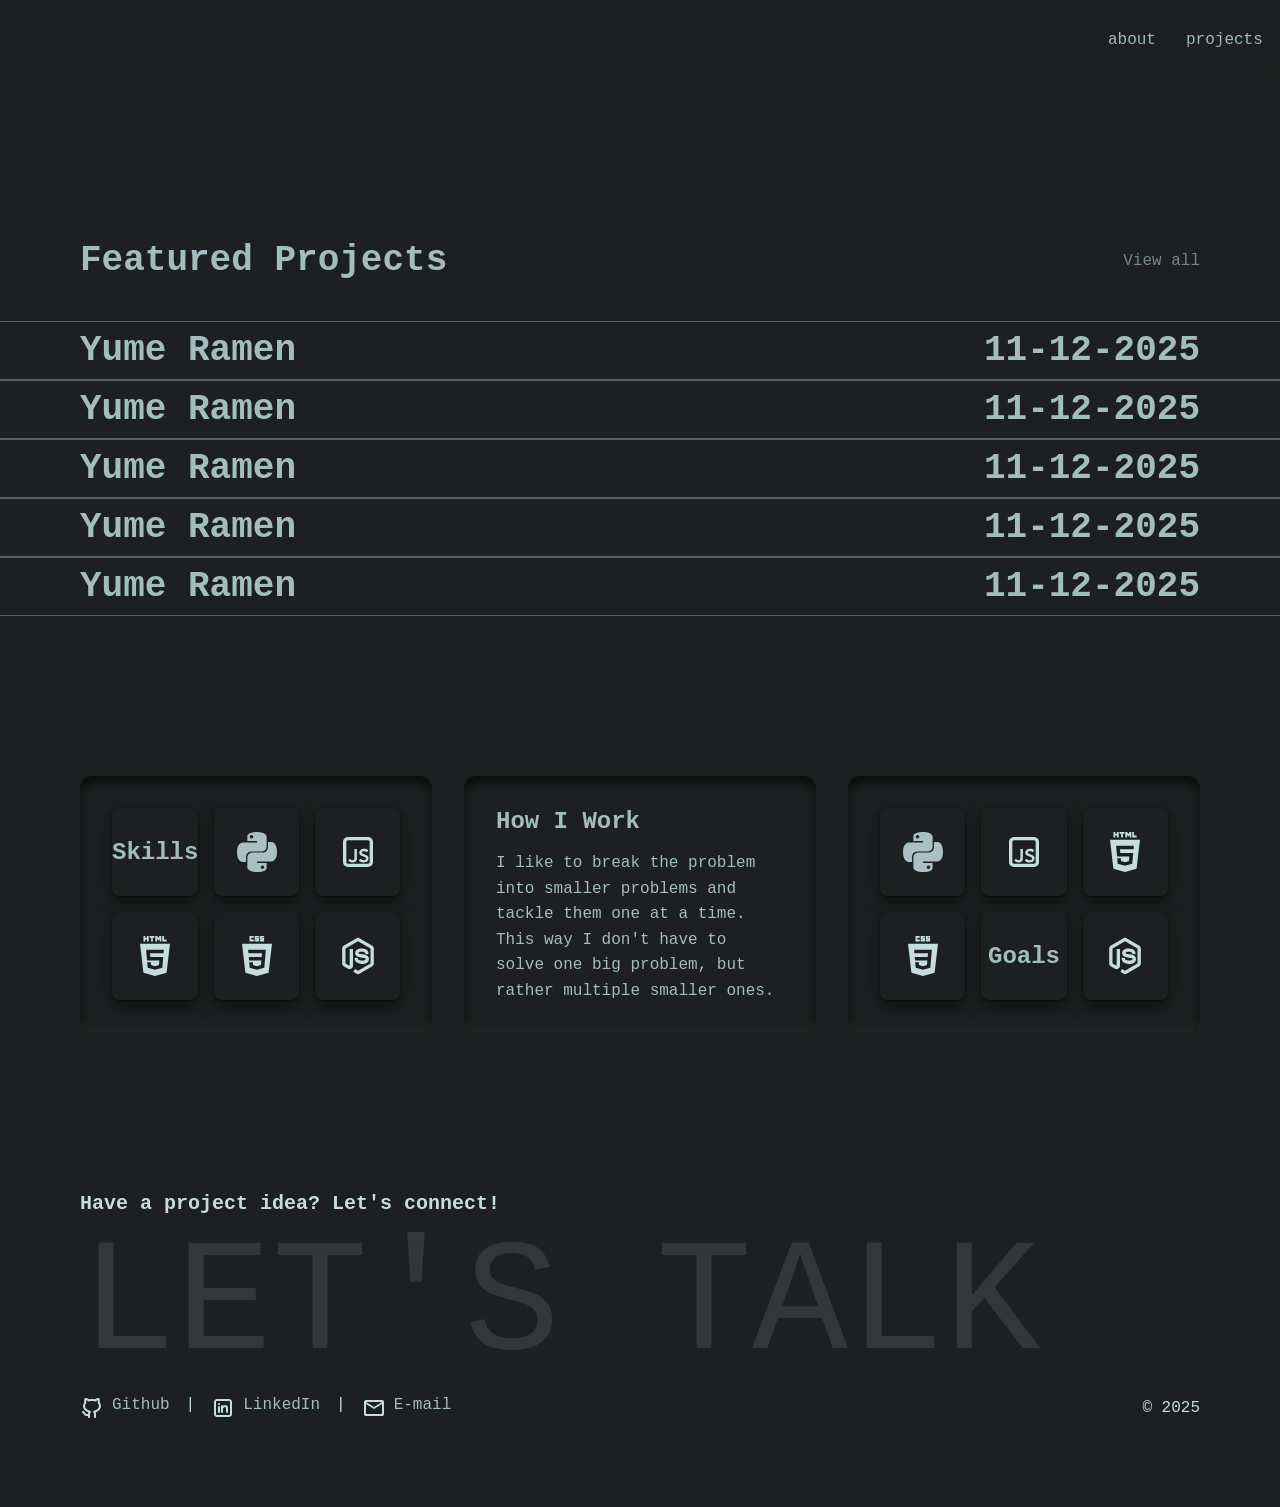
==== commit 74947dff: "Add contact page with form and styling and removed the loading animation, it was distracting" ====
--- a/index.html
+++ b/index.html
@@ -1,4 +1,4 @@
-<!DOCTYPE html>
+<!doctype html>
 <html lang="en">
   <head>
     <meta charset="UTF-8" />
@@ -7,20 +7,14 @@
     <!-- <link rel="stylesheet" href="styles/style.css" /> -->
     <link rel="stylesheet" href="styles/global.css" />
     <link rel="stylesheet" href="styles/home.css" />
-    <link rel="stylesheet" href="styles/animation.css" />
   </head>
   <body>
-    <div class="loader">
-      <div class="stripe-container">
-        <!-- Stripes will be generated by JavaScript -->
-      </div>
-    </div>
-
     <nav>
       <a href="/index.html">BvA</a>
       <div>
         <a href="#">about</a>
         <a href="#">projects</a>
+        <a href="/contact.html">contact</a>
       </div>
     </nav>
 
@@ -492,7 +486,6 @@
       <img src="" alt="Project preview" />
     </div>
 
-    <script src="animation.js"></script>
     <script src="projectPreview.js"></script>
   </body>
 </html>
